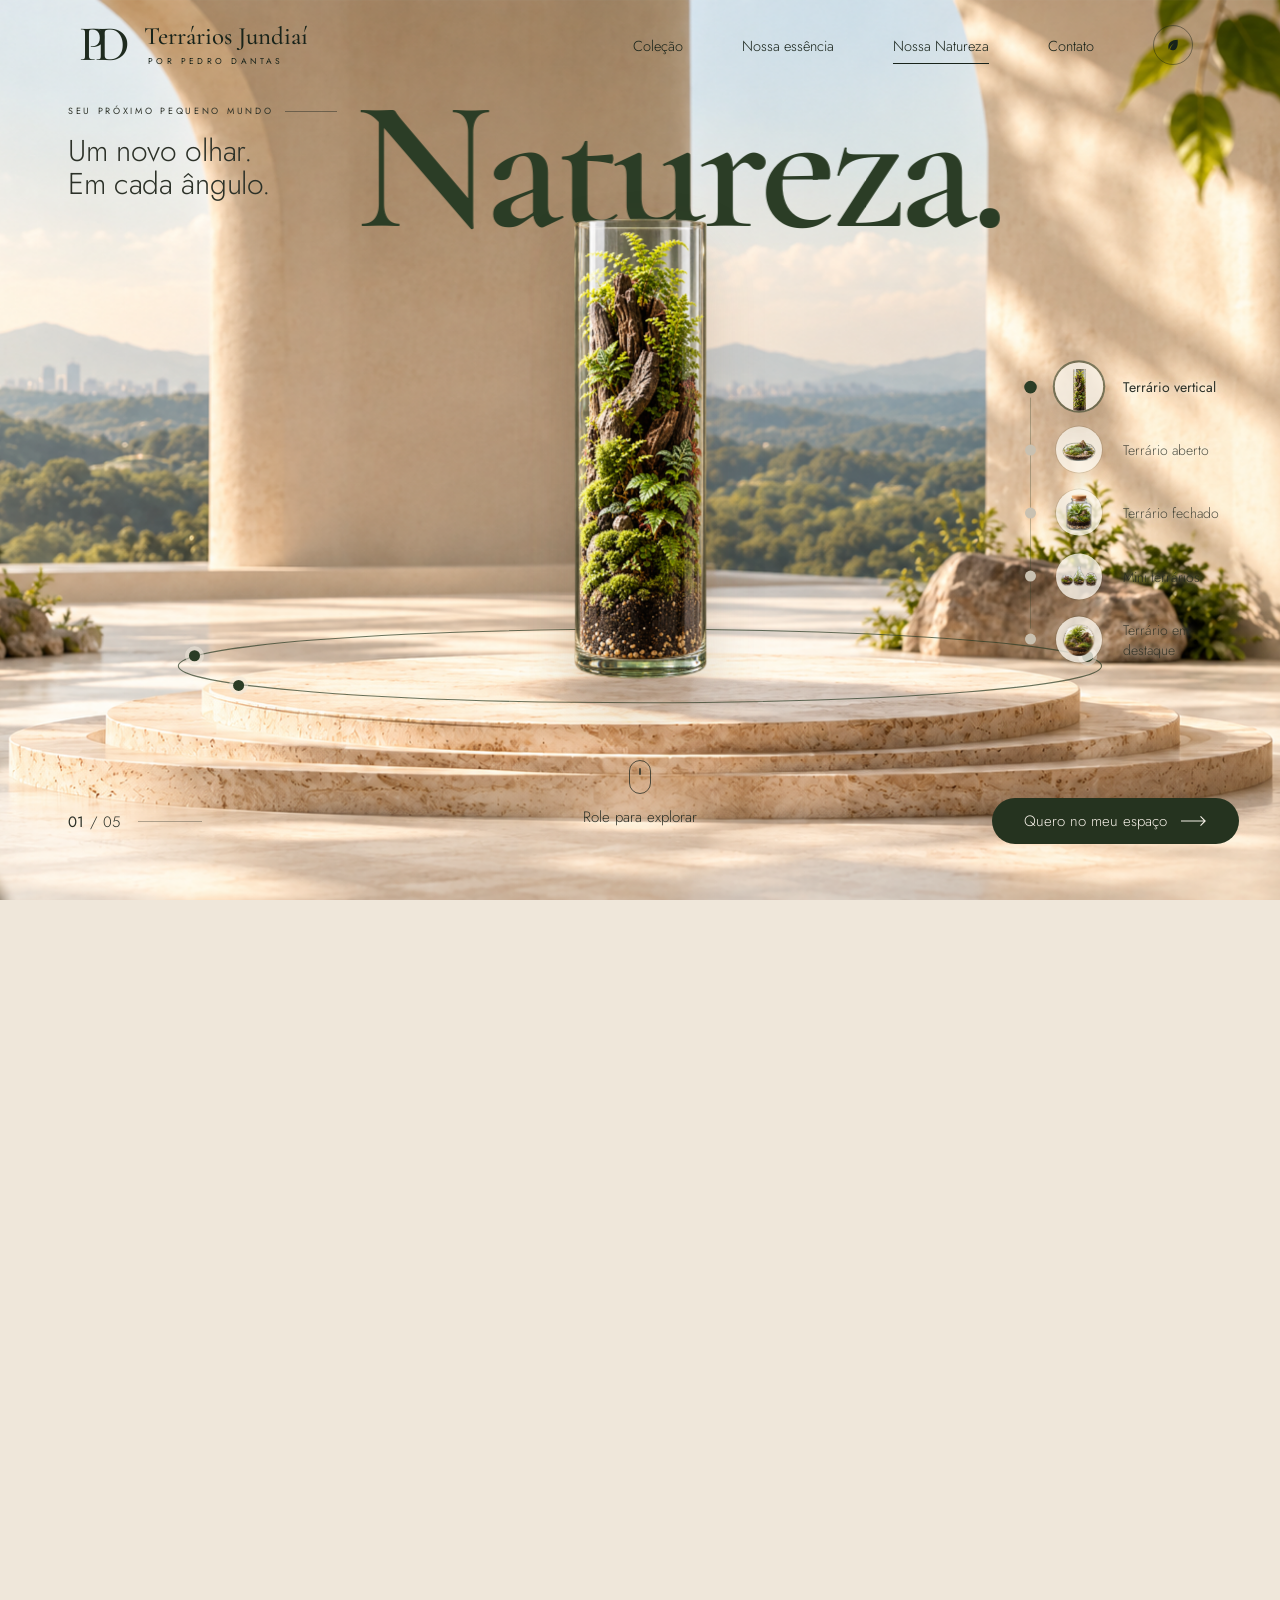
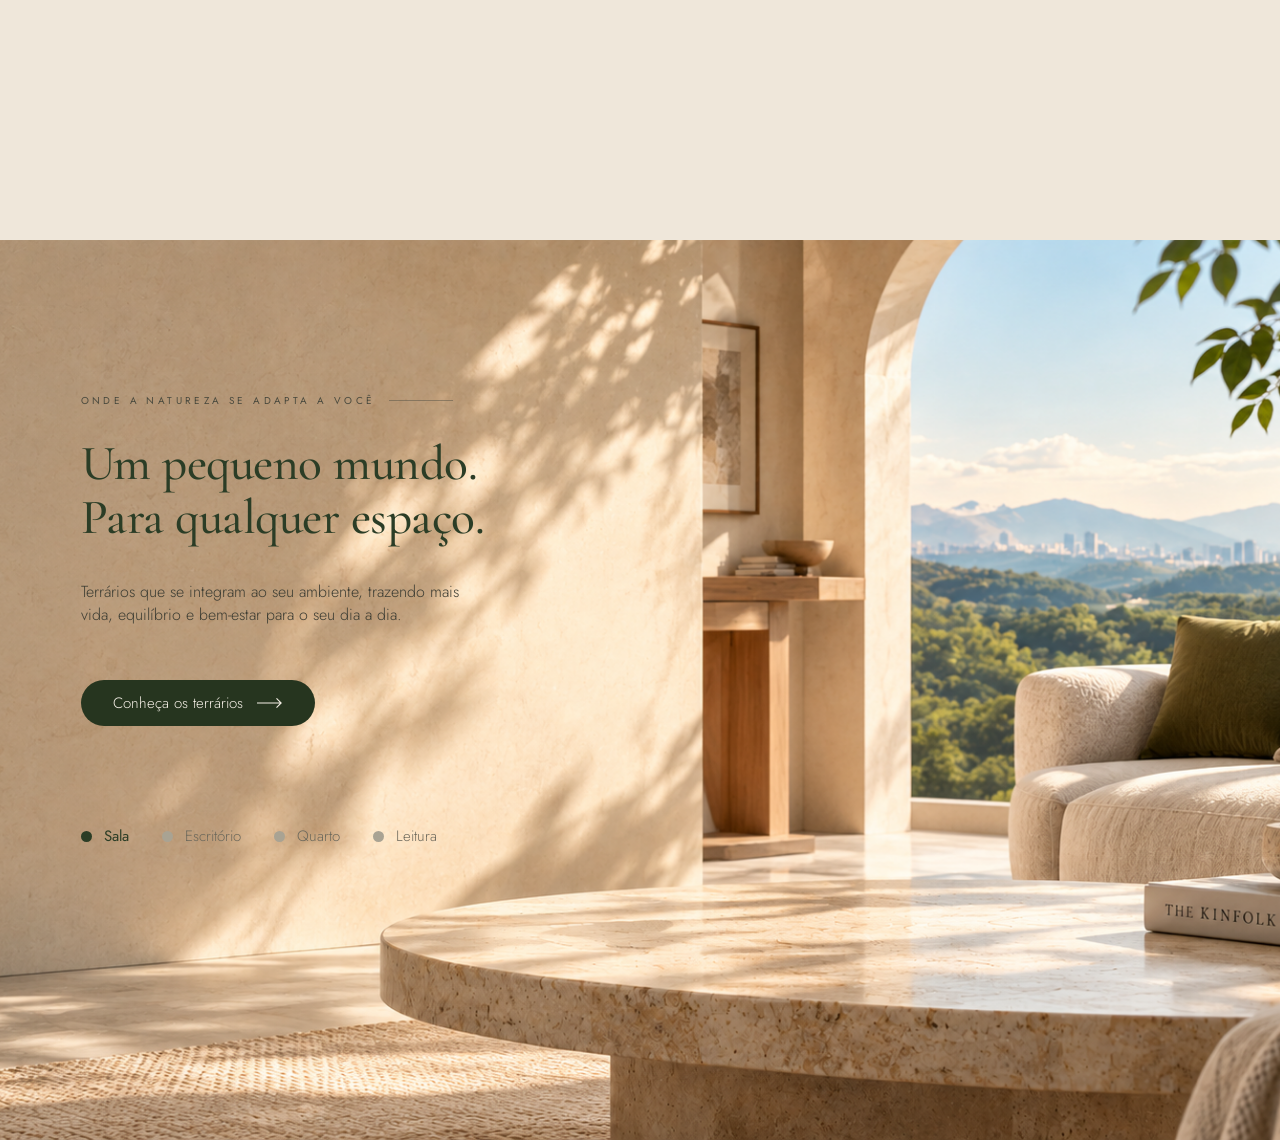
==== nossa-natureza/index.html @ 7ff1c744 "Página Nossa Natureza, hero em tela cheia e indicadores - Nova página nossa-natureza/index.html com " ====
<!doctype html>
<html lang="pt-BR">
<head>
  <meta charset="utf-8">
  <meta name="viewport" content="width=device-width, initial-scale=1">
  <title>Nossa Natureza — Terrários Jundiaí</title>
  <meta name="description" content="Terrários Jundiaí: um pequeno mundo para qualquer espaço.">
  <script>document.documentElement.classList.add("js")</script>
  <link rel="icon" href="data:image/svg+xml,%3Csvg xmlns='http://www.w3.org/2000/svg' viewBox='0 0 24 24'%3E%3Cpath d='M19 4C10 4 5 8.5 5 15c0 1.6.4 3 1 4 1-4 4-7.5 8-9.5-3.2 2.4-5.5 5.6-6.4 9.3C8.6 19.6 9.8 20 11 20c6.5 0 9-6 8-16Z' fill='%231f2b1f'/%3E%3C/svg%3E">
  <link rel="preconnect" href="https://fonts.googleapis.com">
  <link rel="preconnect" href="https://fonts.gstatic.com" crossorigin>
  <link href="https://fonts.googleapis.com/css2?family=Cormorant+Garamond:wght@500;600&family=Jost:wght@300;400&display=swap" rel="stylesheet">
  <link rel="preload" as="image" href="../assets/fundo sessão 4.png">
  <!-- Os cinco modelos da seção Natureza: pré-carregados para não haver vazios nas trocas -->
  <link rel="preload" as="image" href="../assets/terrário vertical.png">
  <link rel="preload" as="image" href="../assets/Terrário aberto.png">
  <link rel="preload" as="image" href="../assets/Terrário fechado.png">
  <link rel="preload" as="image" href="../assets/mini terrarios.png">
  <link rel="preload" as="image" href="../assets/terrário sessão 4.png">
  <link rel="stylesheet" href="../css/styles.css">
</head>
<body class="page-natureza">

  <header class="site-header site-header--overlay">
    <!-- Identificação textual provisória: não há arquivo de logo na pasta assets -->
    <a class="brand" href="../index.html" aria-label="Terrários Jundiaí — página inicial">
      <span class="brand-mark" aria-hidden="true">PD</span>
      <span class="brand-text">
        <span class="brand-name">Terrários Jundiaí</span>
        <span class="brand-sub">por Pedro Dantas</span>
      </span>
    </a>
    <nav class="site-nav" aria-label="Principal">
      <a href="../index.html#colecao">Coleção</a>
      <a href="../index.html#nossa-essencia">Nossa essência</a>
      <a href="index.html" class="is-active" aria-current="page">Nossa Natureza</a>
      <a href="../index.html#contato">Contato</a>
      <span class="nav-leaf" aria-hidden="true">
        <svg viewBox="0 0 24 24" width="16" height="16"><path d="M19 4C10 4 5 8.5 5 15c0 1.6.4 3 1 4 1-4 4-7.5 8-9.5-3.2 2.4-5.5 5.6-6.4 9.3C8.6 19.6 9.8 20 11 20c6.5 0 9-6 8-16Z" fill="currentColor"/></svg>
      </span>
    </nav>
  </header>

  <main>
    <!-- Contêiner compartilhado pelas duas seções: o terrário viaja da
         seção Natureza até a mesa da seção Espaços sem sair dele. -->
    <div class="journey">

      <!-- ============ NATUREZA ============
           A seção é alta; .s4-frame fica fixo (sticky). Um único progresso de
           scroll controla dois momentos, nesta ordem:
             1. apresentação dos cinco modelos (um intervalo de scroll para cada);
             2. descida do último modelo (a esfera) até a mesa da seção Espaços. -->
      <section class="s4" id="natureza" aria-labelledby="natureza-title">
        <div class="s4-frame">

          <!-- Fundo recortado ao quadro. .s4-scene tem a proporção do fundo (cover),
               então pódio, anel e terrário ficam sempre alinhados à imagem. -->
          <div class="s4-backdrop">
            <div class="s4-scene s4-scene--bg">
              <div class="s4-orbit" aria-hidden="true">
                <svg viewBox="0 0 1000 100" preserveAspectRatio="none">
                  <ellipse cx="500" cy="50" rx="498" ry="48" fill="none" stroke="currentColor" stroke-width="1.1" vector-effect="non-scaling-stroke"/>
                </svg>
                <span class="s4-orbit-dot" style="--a: 196deg"></span>
                <span class="s4-orbit-dot" style="--a: 150deg"></span>
                <span class="s4-orbit-dot" style="--a: 345deg"></span>
              </div>
            </div>
          </div>

          <h2 class="s4-title" id="natureza-title"><span class="s4-title-inner">Natureza.</span></h2>

          <!-- Mesma geometria do fundo, sem recorte: o terrário pode atravessar a borda da seção. -->
          <div class="s4-scene s4-scene--fg">
            <!-- Camadas: posição > entrada (.s4-intro) > percurso no scroll (.s4-travel)
                 > flutuação (.s4-float) > pulso da troca (.s4-stack) > modelo (.s4-model) -->
            <div class="s4-product">
              <div class="s4-intro">
                <div class="s4-travel">
                  <div class="s4-float">
                    <div class="s4-stack">
                      <!-- Ordem da apresentação. O último (a esfera) é o ÚNICO que segue
                           para a seção Espaços; não existe outra cópia dele. -->
                      <img class="s4-model s4-model--vertical" src="../assets/terrário vertical.png" alt="Terrário vertical em cilindro de vidro com musgos, samambaias e tronco" width="1024" height="1536" fetchpriority="high" decoding="async">
                      <img class="s4-model s4-model--aberto" src="../assets/Terrário aberto.png" alt="Terrário aberto em aquário baixo de vidro com suculentas e tronco" width="1536" height="1024" decoding="async">
                      <img class="s4-model s4-model--fechado" src="../assets/Terrário fechado.png" alt="Terrário fechado em pote de vidro com tampa de cortiça" width="1145" height="1374" decoding="async">
                      <img class="s4-model s4-model--mini" src="../assets/mini terrarios.png" alt="Conjunto de três mini terrários de vidro" width="1536" height="1024" decoding="async">
                      <img class="s4-model s4-model--destaque s4-terrarium" src="../assets/terrário sessão 4.png" alt="Terrário esférico de vidro com samambaia, musgo, tronco e fitônia" width="1254" height="1254" decoding="async">
                    </div>
                  </div>
                  <!-- sombra de contato: só aparece quando o terrário pousa na mesa da seção seguinte -->
                  <div class="s4-contact" aria-hidden="true"></div>
                </div>
              </div>
            </div>
          </div>

          <div class="s4-copy">
            <p class="eyebrow s4-eyebrow">Seu próximo pequeno mundo <span class="rule" aria-hidden="true"></span></p>
            <p class="s4-kicker">Um novo olhar.<br>Em cada ângulo.</p>
          </div>

          <!-- Modelos: o item ativo acompanha o modelo exibido; o clique rola até o
               intervalo dele. Um <li> por <img class="s4-model">, na mesma ordem. -->
          <ol class="s4-steps" aria-label="Modelos de terrário">
            <li><button type="button" class="s4-step is-active" aria-current="step">
              <span class="s4-step-dot" aria-hidden="true"></span>
              <span class="s4-step-thumb" aria-hidden="true"><img src="../assets/terrário vertical.png" alt="" decoding="async"></span>
              <span class="s4-step-label">Terrário vertical</span>
            </button></li>
            <li><button type="button" class="s4-step">
              <span class="s4-step-dot" aria-hidden="true"></span>
              <span class="s4-step-thumb" aria-hidden="true"><img src="../assets/Terrário aberto.png" alt="" decoding="async"></span>
              <span class="s4-step-label">Terrário aberto</span>
            </button></li>
            <li><button type="button" class="s4-step">
              <span class="s4-step-dot" aria-hidden="true"></span>
              <span class="s4-step-thumb" aria-hidden="true"><img src="../assets/Terrário fechado.png" alt="" decoding="async"></span>
              <span class="s4-step-label">Terrário fechado</span>
            </button></li>
            <li><button type="button" class="s4-step">
              <span class="s4-step-dot" aria-hidden="true"></span>
              <span class="s4-step-thumb" aria-hidden="true"><img src="../assets/mini terrarios.png" alt="" decoding="async"></span>
              <span class="s4-step-label">Mini terrários</span>
            </button></li>
            <li><button type="button" class="s4-step">
              <span class="s4-step-dot" aria-hidden="true"></span>
              <span class="s4-step-thumb" aria-hidden="true"><img src="../assets/terrário sessão 4.png" alt="" decoding="async"></span>
              <span class="s4-step-label">Terrário em destaque</span>
            </button></li>
          </ol>

          <p class="s4-counter" aria-hidden="true"><strong class="s4-counter-current">01</strong> / <span class="s4-counter-total">05</span><span class="rule"></span></p>

          <p class="s4-hint" aria-hidden="true"><span class="s4-mouse"></span>Role para explorar</p>

          <a class="btn s4-cta" href="../index.html#colecao">
            Quero no meu espaço
            <svg class="arrow" viewBox="0 0 28 12" aria-hidden="true"><path d="M0 6h26M21 1l5 5-5 5" fill="none" stroke="currentColor" stroke-width="1.2"/></svg>
          </a>
        </div>
      </section>

      <!-- ============ ESPAÇOS ============
           Sem terrário próprio: o terrário que pousa na mesa é o mesmo elemento
           da seção Natureza, levado até .s5-spot pelo scroll (js/natureza.js).
           O fundo "fundo seção 5.png" é limpo, sem terrário incorporado. -->
      <section class="s5" id="espacos" aria-labelledby="s5-title">
        <div class="s5-backdrop" aria-hidden="true">
          <div class="s5-scene">
            <!-- ponto de pouso sobre a mesa (medido pelo JS; não é visível) -->
            <span class="s5-spot"></span>
          </div>
        </div>

        <div class="s5-content">
          <p class="eyebrow s5-eyebrow s5-reveal" style="--i: 0">Onde a natureza se adapta a você <span class="rule" aria-hidden="true"></span></p>
          <h2 class="s5-title s5-reveal" style="--i: 1" id="s5-title">Um pequeno mundo.<br>Para qualquer espaço.</h2>
          <p class="s5-lead s5-reveal" style="--i: 2">Terrários que se integram ao seu ambiente, trazendo mais vida, equilíbrio e bem-estar para o seu dia a dia.</p>
          <div class="s5-reveal" style="--i: 3">
            <a class="btn s5-cta" href="../index.html#colecao">
              Conheça os terrários
              <svg class="arrow" viewBox="0 0 28 12" aria-hidden="true"><path d="M0 6h26M21 1l5 5-5 5" fill="none" stroke="currentColor" stroke-width="1.2"/></svg>
            </a>
          </div>
          <ul class="s5-spaces s5-reveal" style="--i: 4" aria-label="Ambientes">
            <li class="is-active">Sala</li>
            <li>Escritório</li>
            <li>Quarto</li>
            <li>Leitura</li>
          </ul>
        </div>
      </section>

    </div>
  </main>

  <script src="../js/natureza.js"></script>
</body>
</html>
---- css/styles.css ----
/* =========================================================
   Terrários Jundiaí
   ========================================================= */

:root {
  --ivory: #f1ebdf;
  --ivory-2: #efe6d7;
  --cream-text: #f4efe6;
  --green-900: #18231a;
  --green-800: #1f2b1f;
  --green-700: #2a3a2a;
  --terracotta: #b65e3a;

  --serif: "Cormorant Garamond", "Times New Roman", serif;
  --sans: "Jost", "Helvetica Neue", Arial, sans-serif;

  --pad-x: clamp(20px, 6.8vw, 120px);
  --vh: 100vh;
  /* altura aproximada do header (padding superior + marca), para liberar espaço abaixo dele */
  --hdr-h: calc(clamp(16px, 1.6vw, 28px) + clamp(44px, 3.9vw, 64px));

  --ease-out: cubic-bezier(.22, .61, .36, 1);
  --ease-soft: cubic-bezier(.16, 1, .3, 1);
}

@supports (height: 100svh) { :root { --vh: 100svh; } }

*, *::before, *::after { box-sizing: border-box; }

html, body { overflow-x: hidden; }
@supports (overflow: clip) { html, body { overflow-x: clip; } }

body {
  margin: 0;
  background: var(--ivory);
  color: var(--green-900);
  font-family: var(--sans);
  font-weight: 300;
  -webkit-font-smoothing: antialiased;
}

img { display: block; max-width: none; }
a { color: inherit; }
h1, h2, h3, p { margin: 0; }

.eyebrow {
  font-family: var(--sans);
  font-weight: 400;
  font-size: 10px;
  letter-spacing: .34em;
  line-height: 1.55;
  text-transform: uppercase;
}
.sr-only {
  position: absolute;
  width: 1px;
  height: 1px;
  margin: -1px;
  padding: 0;
  overflow: hidden;
  clip: rect(0 0 0 0);
  white-space: nowrap;
  border: 0;
}
.rule {
  display: block;
  width: 28px;
  height: 1px;
  background: currentColor;
  opacity: .7;
}

/* =========================================================
   HERO
   ========================================================= */

/* Primeira tela inteira: largura total e altura da viewport (svh no celular).
   O header fica por cima da imagem, sem faixa própria. */
.hero {
  position: relative;
  width: 100%;
  height: var(--vh);
  min-height: 600px;
  overflow: hidden;
  background: var(--ivory-2);
}

/* Cenário: o terrário principal e a pedra já fazem parte da imagem
   ("fundo - hero.png", 2172 × 724, proporção 3:1). O cenário é um container,
   então as medidas abaixo usam o tamanho real dele (cqw/cqh):
     --img-h   altura em que a imagem é desenhada (equivale a cover)
     --bowl-c  onde queremos o centro do terrário do fundo
     --bg-x    deslocamento horizontal da imagem, limitado para nunca sobrar borda
     --bowl-x  onde o centro do terrário realmente fica
   Na imagem, o terrário ocupa de 50,25% a 74,5% da largura: centro em
   1,866 × altura e meia largura de 0,364 × altura. */
.hero-scene {
  position: absolute;
  inset: 0;
  z-index: 0;
  overflow: hidden; /* o cordão sempre nasce na borda superior do cenário */
  container-type: size;
  --img-h: max(100cqh, 100cqw / 3);
  /* à direita da área de leitura (margem + largura do título), sem sair da tela */
  --bowl-c: clamp(62cqw, var(--pad-x) + 36cqw + .364 * var(--img-h), 100cqw - .364 * var(--img-h) - 8px);
  --bg-x: max(100cqw - 3 * var(--img-h), min(0px, var(--bowl-c) - 1.866 * var(--img-h)));
  --bowl-x: calc(var(--bg-x) + 1.866 * var(--img-h));
}
/* Em tela cheia a imagem é ampliada e a parede clara fica estreita: um véu
   marfim suave à esquerda prolonga a área de leitura e some antes do terrário. */
.hero-scene::before {
  content: "";
  position: absolute;
  inset: 0;
  background-image:
    linear-gradient(90deg,
      rgba(239, 230, 215, .9) 0,
      rgba(239, 230, 215, .78) calc(var(--pad-x) + 30cqw),
      rgba(239, 230, 215, 0) calc(var(--bowl-x) - .3 * var(--img-h))),
    url("../assets/fundo - hero.png");
  background-repeat: no-repeat;
  background-size: 100% 100%, auto var(--img-h);
  background-position: 0 0, var(--bg-x) 50%;
}

/* ---- Terrários pendurados -------------------------------------------
   .hanger       posição estática (ancorada no topo, centrada no cordão)
   .hanger-drop  animação de descida
   .hanger-sway  balanço de pêndulo (JS), pivô no ponto de suspensão */
.hanger {
  position: absolute;
  aspect-ratio: 1024 / 1536;
  transform: translateX(-49.76%); /* o cordão está em x = 49,76% do PNG */
  z-index: 1;
  pointer-events: none;
}
/* No desktop, o JS alinha os cordões aos vãos da navegação (--cord-x).
   Tamanho proporcional à imagem do fundo, como na composição original. */
.hanger--1 { left: var(--cord-x, 79.5%); top: -8%; height: min(60%, var(--img-h) * .4); }
.hanger--2 { left: var(--cord-x, 89.5%); top: 0;   height: min(70%, var(--img-h) * .47); }

.hanger-drop,
.hanger-sway,
.hanger img { width: 100%; height: 100%; }

.hanger-sway {
  transform-origin: 49.76% 0;
  will-change: transform;
}
.hanger img {
  filter: drop-shadow(0 18px 22px rgba(0, 0, 0, .28));
}

.js .hanger-drop {
  transform: translateY(-112%);
  animation: hanger-drop 2000ms var(--ease-soft) forwards;
  animation-delay: var(--drop-delay, 450ms);
}
.hanger--2 .hanger-drop { --drop-delay: 800ms; animation-duration: 2200ms; }

@keyframes hanger-drop {
  from { transform: translateY(-112%); }
  to   { transform: translateY(0); }
}

.hero-side {
  position: absolute;
  /* logo à direita da borda do terrário do fundo, sem sair da tela */
  left: min(var(--bowl-x) + .364 * var(--img-h) + 14px, 100cqw - 118px);
  top: 65%;
  z-index: 2;
  color: var(--cream-text);
  font-family: var(--sans);
  font-weight: 400;
  font-size: 10px;
  letter-spacing: .38em;
  line-height: 1.75;
  text-transform: uppercase;
}
.hero-side::after {
  content: "";
  display: block;
  width: 28px;
  height: 1px;
  margin-top: 12px;
  background: currentColor;
  opacity: .7;
}

/* ---- Header ------------------------------------------------------- */
.site-header {
  position: absolute;
  top: 0;
  left: 0;
  right: 0;
  z-index: 3;
  display: flex;
  align-items: center;
  justify-content: space-between;
  padding: clamp(16px, 1.6vw, 28px) var(--pad-x) 0 calc(var(--pad-x) - 8px);
}

.brand {
  display: flex;
  align-items: center;
  gap: 14px;
  text-decoration: none;
  color: var(--green-900);
}
.brand-mark {
  font-family: var(--serif);
  font-weight: 500;
  font-size: clamp(44px, 3.9vw, 64px);
  line-height: 1;
  letter-spacing: -.22em;
  padding-right: .22em;
  color: var(--green-800);
}
.brand-text { display: flex; flex-direction: column; gap: 6px; }
.brand-name {
  font-family: var(--serif);
  font-weight: 500;
  font-size: clamp(22px, 1.95vw, 32px);
  line-height: 1;
}
.brand-sub {
  font-size: 8.5px;
  font-weight: 400;
  letter-spacing: .38em;
  text-transform: uppercase;
  padding-left: 4px;
}

.site-nav {
  display: flex;
  align-items: center;
  gap: clamp(22px, 4.6vw, 84px);
  color: var(--cream-text);
  font-size: 14.5px;
  font-weight: 300;
}
.site-nav a {
  position: relative;
  text-decoration: none;
  padding: 6px 0;
  text-shadow: 0 1px 8px rgba(0, 0, 0, .35);
}
.site-nav a::after {
  content: "";
  position: absolute;
  left: 0;
  right: 0;
  bottom: -2px;
  height: 1px;
  background: currentColor;
  transform: scaleX(0);
  transform-origin: left;
  transition: transform .45s var(--ease-out);
}
.site-nav a.is-active::after,
.site-nav a:hover::after { transform: scaleX(1); }
.site-nav a:focus-visible { outline: 1px solid currentColor; outline-offset: 4px; }

.nav-leaf {
  display: grid;
  place-items: center;
  width: 40px;
  height: 40px;
  border: 1px solid rgba(244, 239, 230, .75);
  border-radius: 50%;
}

/* ---- Textos da hero ----------------------------------------------- */
.hero-content {
  position: absolute;
  z-index: 2;
  left: var(--pad-x);
  /* centrado na altura, sempre abaixo do header */
  top: max(var(--hdr-h) + 40px, 50% - 250px);
  max-width: 46%;
}

.hero-eyebrow {
  display: flex;
  align-items: center;
  gap: 26px;
  margin-bottom: clamp(16px, 1.6vw, 26px);
  font-size: 8.5px;
  letter-spacing: .36em;
  margin-left: -2px;
}

.hero-title {
  font-family: var(--serif);
  font-weight: 600;
  font-size: clamp(44px, 4.85vw, 96px);
  line-height: .98;
  letter-spacing: -.015em;
  color: var(--green-900);
}

.hero-lead {
  margin-top: clamp(12px, 1.1vw, 18px);
  font-family: var(--serif);
  font-weight: 500;
  font-size: clamp(18px, 1.5vw, 28px);
  line-height: 1.3;
}

.btn {
  display: inline-flex;
  align-items: center;
  gap: 14px;
  margin-top: clamp(16px, 1.5vw, 26px);
  padding: 0 32px;
  height: clamp(46px, 3.35vw, 58px);
  border-radius: 999px;
  background: var(--green-800);
  color: var(--cream-text);
  font-size: clamp(15px, 1.1vw, 18px);
  font-weight: 300;
  text-decoration: none;
  transition: background-color .35s ease;
}
.btn .arrow { width: 26px; height: 12px; transition: transform .35s var(--ease-out); }
.btn:hover { background: var(--green-700); }
.btn:hover .arrow { transform: translateX(4px); }
.btn:focus-visible { outline: 2px solid var(--green-800); outline-offset: 4px; }

.hero-foot {
  margin-top: clamp(18px, 1.7vw, 30px);
  font-size: 8.5px;
}
.hero-foot .rule { margin-bottom: 14px; }

/* ---- Entrada da hero ------------------------------------------------ */
.js .slide-in {
  opacity: 0;
  animation: slide-in 1000ms var(--ease-out) forwards;
  animation-delay: calc(250ms + var(--d, 0) * 150ms);
}
@keyframes slide-in {
  from { opacity: 0; transform: translate3d(-120px, 0, 0); }
  to   { opacity: 1; transform: none; }
}

.js .hero-eyebrow,
.js .hero-foot,
.js .hero-side,
.js .site-header {
  opacity: 0;
  animation: fade-in 900ms ease forwards;
}
.js .site-header  { animation-delay: 100ms; }
.js .hero-eyebrow { animation-delay: 200ms; }
.js .hero-foot    { animation-delay: 900ms; }
.js .hero-side    { animation-delay: 1500ms; }

@keyframes fade-in { to { opacity: 1; } }

/* =========================================================
   COLEÇÃO
   ========================================================= */

.collection { background: var(--ivory); }

.collection-head {
  display: flex;
  align-items: center;
  justify-content: space-between;
  gap: 24px;
  padding: clamp(10px, 1.1vw, 20px) var(--pad-x) clamp(10px, 1.1vw, 20px) calc(var(--pad-x) - 1.5vw);
  overflow: hidden;
}

.collection-title {
  font-family: var(--serif);
  font-weight: 600;
  font-size: clamp(36px, 4.3vw, 84px);
  line-height: 1.05;
  letter-spacing: -.015em;
}
.collection-note {
  display: flex;
  align-items: center;
  gap: 32px;
  font-size: 9.5px;
  white-space: nowrap;
}

.js .collection-title,
.js .collection-note {
  opacity: 0;
  transform: translate3d(-90px, 0, 0);
  transition: opacity 1000ms var(--ease-out), transform 1000ms var(--ease-out);
}
.js .collection-note { transform: translate3d(60px, 0, 0); transition-delay: 150ms; }
.collection.is-title-in .collection-title,
.collection.is-title-in .collection-note { opacity: 1; transform: none; }

/* ---- Mosaico ------------------------------------------------------ */
.mosaic {
  display: grid;
  grid-template-columns: 29fr 38fr 33fr;
  grid-template-rows: max(200px, 17vw) max(240px, 21vw);
  grid-template-areas:
    "vert aber mini"
    "vert fech mini";
  gap: 6px;
}
.card--vertical { grid-area: vert; }
.card--aberto   { grid-area: aber; }
.card--fechado  { grid-area: fech; }
.card--mini     { grid-area: mini; }

.card {
  position: relative;
  overflow: hidden;
  isolation: isolate;
  min-width: 0;
}

/* Camada 1 — fundo */
.card-bg {
  position: absolute;
  inset: 0;
  z-index: 0;
  background-position: center;
  background-size: cover;
  background-repeat: no-repeat;
}
.card--vertical .card-bg { background-image: url("../assets/Fundo terrário vertical.png"); }
.card--aberto   .card-bg { background-image: url("../assets/fundo terrário aberto.png"); }
.card--fechado  .card-bg { background-image: url("../assets/fundo terrário fechado.png"); }
.card--mini     .card-bg { background-image: url("../assets/fundo mini terrários.png"); }

/* Camada 3 — título e seta */
.card-title {
  position: absolute;
  z-index: 2;
  top: clamp(18px, 2vw, 34px);
  left: clamp(20px, 3vw, 50px);
  font-family: var(--sans);
  font-weight: 300;
  font-size: clamp(22px, 1.85vw, 34px);
  line-height: 1.12;
  color: var(--cream-text);
  text-shadow: 0 1px 12px rgba(0, 0, 0, .18);
}
.card--aberto .card-title { color: var(--green-900); text-shadow: none; }
.card-arrow {
  display: block;
  width: 28px;
  height: 12px;
  margin-top: clamp(12px, 1.2vw, 20px);
  background: currentColor;
  -webkit-mask: url("data:image/svg+xml,%3Csvg xmlns='http://www.w3.org/2000/svg' viewBox='0 0 28 12'%3E%3Cpath d='M0 6h26M21 1l5 5-5 5' fill='none' stroke='black' stroke-width='1.3'/%3E%3C/svg%3E") center / contain no-repeat;
          mask: url("data:image/svg+xml,%3Csvg xmlns='http://www.w3.org/2000/svg' viewBox='0 0 28 12'%3E%3Cpath d='M0 6h26M21 1l5 5-5 5' fill='none' stroke='black' stroke-width='1.3'/%3E%3C/svg%3E") center / contain no-repeat;
}

/* Camada 2 — produto
   Os cards nunca ficam mais largos que a proporção do fundo, então o fundo é
   sempre escalado pela altura: a pedra fica a uma fração fixa da altura do
   card. Por isso tamanho (--h) e base (--b) são porcentagens da altura.
   --b já desconta a margem transparente inferior de cada PNG.

   .product        posição (estática) + área de hover estável
   .product-enter  entrada (fade + deslocamento vertical)
   .product-float  flutuação contínua + perspectiva para o giro
   .product-spin   giro 3D no hover */
.product {
  position: absolute;
  z-index: 1;
  left: var(--x);
  bottom: var(--b);
  height: var(--h);
  aspect-ratio: var(--ar, 1);
  transform: translateX(-50%);
}
.card--vertical .product { --x: 66%; --b: 20.8%; --h: 70%; --ar: 1024 / 1536; }
.card--aberto   .product { --x: 60%; --b: 19%;   --h: 72%; --ar: 1536 / 1024; }
.card--fechado  .product { --x: 59%; --b: 21%;   --h: 72%; --ar: 1145 / 1374; }
.card--mini     .product { --x: 58%; --b: 21%;   --h: 58%; }

.product-enter,
.product-float,
.product-spin,
.product img { width: 100%; height: 100%; }

.product-float { perspective: 1100px; }
.product-spin  { transform-style: preserve-3d; }

.product img {
  filter: drop-shadow(0 14px 14px rgba(20, 14, 6, .22));
  -webkit-user-drag: none;
  user-select: none;
}

/* Sombra de contato na pedra (não flutua; responde à flutuação) */
.product-shadow {
  position: absolute;
  left: 50%;
  bottom: 3%;
  width: var(--shadow-w, 46%);
  height: 7%;
  translate: -50% 0;
  border-radius: 50%;
  background: radial-gradient(closest-side, rgba(30, 20, 8, .32), rgba(30, 20, 8, 0));
  opacity: 0;
  transition: opacity 1000ms ease;
  pointer-events: none;
}
.card--vertical .product-shadow { --shadow-w: 42%; bottom: 2%; }
.card--aberto   .product-shadow { --shadow-w: 72%; bottom: 5%; }
.card--fechado  .product-shadow { --shadow-w: 72%; bottom: 3%; }

/* ---- Estados da sequência da coleção -------------------------------- */
.js .card-bg {
  opacity: 0;
  transform: scale(1.06);
  transition: opacity 900ms var(--ease-out), transform 1300ms var(--ease-out);
}
.js .card-title {
  opacity: 0;
  transform: translate3d(-24px, 0, 0);
  transition: opacity 800ms var(--ease-out) 250ms, transform 800ms var(--ease-out) 250ms;
}
.card.is-bg-in .card-bg,
.card.is-bg-in .card-title { opacity: 1; transform: none; }

.js .product { pointer-events: none; }
.js .product-enter {
  opacity: 0;
  transform: translate3d(0, 34px, 0);
  transition: opacity 1000ms var(--ease-out), transform 1100ms var(--ease-out);
}
.card.is-product-in .product { pointer-events: auto; }
.card.is-product-in .product-enter { opacity: 1; transform: none; }
.card.is-product-in .product-shadow { opacity: 1; }

/* ---- Flutuação ---------------------------------------------------- */
.card--vertical { --float-dur: 4.2s; --float-amp: 10px; }
.card--aberto   { --float-dur: 3.7s; --float-amp: 8px; }
.card--fechado  { --float-dur: 4.6s; --float-amp: 10px; }
.card--mini     { --float-dur: 4.0s; --float-amp: 9px; }

.card.is-floating .product-float {
  animation: float var(--float-dur) ease-in-out infinite;
}
.card.is-floating .product-shadow {
  animation: float-shadow var(--float-dur) ease-in-out infinite;
}
@keyframes float {
  0%, 100% { transform: translate3d(0, 0, 0); }
  50%      { transform: translate3d(0, calc(var(--float-amp) * -1), 0); }
}
@keyframes float-shadow {
  0%, 100% { transform: scale(1);   opacity: 1; }
  50%      { transform: scale(.86); opacity: .65; }
}

/* ---- Giro no hover ------------------------------------------------ */
.product-spin.is-spinning {
  animation: spin-y 1400ms cubic-bezier(.45, .05, .35, 1);
}
@keyframes spin-y {
  from { transform: rotateY(0deg); }
  to   { transform: rotateY(360deg); }
}

/* =========================================================
   NOSSA ESSÊNCIA
   ========================================================= */

@media (prefers-reduced-motion: no-preference) {
  html { scroll-behavior: smooth; }
}

.essence {
  display: grid;
  grid-template-columns: 49fr 51fr;
  align-items: stretch;
  gap: clamp(32px, 4.8vw, 96px);
  padding: clamp(48px, 5vw, 96px) 0 0 2.6vw;
  background: var(--ivory);
  overflow: hidden;
}

/* Recorte em arco: canto superior esquerdo amplo, direito ainda mais */
.essence-media {
  position: relative;
  margin: 0;
  min-width: 0;
  /* estica até a altura da linha: a foto encosta na base da seção */
  min-height: clamp(520px, 50vw, 920px);
  overflow: hidden;
  border-radius:
    clamp(110px, 16vw, 300px) clamp(140px, 19vw, 360px) 0 0 /
    clamp(130px, 17vw, 320px) clamp(170px, 21vw, 400px) 0 0;
  background: #d9cdb6;
}
.essence-photo {
  position: absolute;
  inset: 0;
  width: 100%;
  height: 100%;
  object-fit: cover;
  /* mantém pinça, mãos e o vaso inteiro no quadro */
  object-position: 50% 28%;
  transition: transform 1200ms var(--ease-out);
}
.essence-media:hover .essence-photo { transform: scale(1.03); }

.essence-caption {
  position: absolute;
  left: 50%;
  bottom: clamp(20px, 3vw, 40px);
  translate: -50% 0;
  color: rgba(24, 35, 26, .78);
  font-size: 9.5px;
  font-weight: 400;
  letter-spacing: .42em;
  text-transform: uppercase;
  text-shadow: 0 0 12px rgba(241, 235, 223, .7);
  white-space: nowrap;
}
.essence-caption::after {
  content: "";
  display: block;
  width: 56px;
  height: 1px;
  margin: 12px auto 0;
  background: currentColor;
  opacity: .7;
}

.essence-content {
  align-self: center;
  min-width: 0;
  padding: clamp(24px, 3vw, 56px) max(4vw, 24px) clamp(48px, 6vw, 110px) 0;
  color: var(--green-900);
}

.essence-eyebrow { font-size: 10px; letter-spacing: .42em; }

.essence-title {
  margin-top: clamp(20px, 2.2vw, 36px);
  font-family: var(--serif);
  font-weight: 600;
  font-size: clamp(40px, 5.4vw, 104px);
  line-height: .98;
  letter-spacing: -.02em;
}

.essence-lead {
  margin-top: clamp(20px, 2.2vw, 36px);
  max-width: 42ch;
  font-family: var(--serif);
  font-weight: 500;
  font-size: clamp(19px, 1.75vw, 32px);
  line-height: 1.35;
  letter-spacing: .01em;
}

.essence-list {
  list-style: none;
  margin: clamp(24px, 2.6vw, 44px) 0 0;
  padding: 0;
  max-width: 700px;
}
.essence-list li {
  display: flex;
  align-items: center;
  justify-content: space-between;
  gap: 16px;
  padding: clamp(14px, 1.35vw, 22px) clamp(8px, .9vw, 16px);
  font-family: var(--serif);
  font-weight: 500;
  font-size: clamp(18px, 1.55vw, 28px);
  line-height: 1.2;
}
.essence-list li + li { border-top: 1px solid rgba(24, 35, 26, .28); }
.essence-list .arrow { flex: none; width: 24px; height: 12px; opacity: .85; }

.essence-btn { margin-top: clamp(24px, 2.6vw, 44px); padding: 0 clamp(28px, 2.8vw, 48px); letter-spacing: .04em; }

/* ---- Entrada ------------------------------------------------------ */
.js .essence-media {
  opacity: 0;
  transform: translate3d(-40px, 0, 0);
  transition: opacity 1000ms var(--ease-out), transform 1000ms var(--ease-out);
}
.js .reveal-right {
  opacity: 0;
  transform: translate3d(40px, 0, 0);
  transition: opacity 850ms var(--ease-out), transform 850ms var(--ease-out);
  transition-delay: calc(250ms + var(--i, 0) * 130ms);
}
.essence.is-in .essence-media,
.essence.is-in .reveal-right { opacity: 1; transform: none; }

/* =========================================================
   INDICADORES (abaixo de Nossa essência)
   Fundo branco, números em verde-grama, rótulos em verde-escuro.
   ========================================================= */

.stats {
  --stat-number: #388e3c;
  background: #fff;
  color: var(--green-900);
  padding: clamp(56px, 7vw, 120px) var(--pad-x);
}
.stats-list {
  display: grid;
  /* uma coluna igual por indicador, lado a lado */
  grid-auto-flow: column;
  grid-auto-columns: minmax(0, 1fr);
  max-width: 1280px;
  margin: 0 auto;
  padding: 0;
  list-style: none;
}
.stat {
  min-width: 0;
  padding: 8px clamp(16px, 2.4vw, 44px);
  text-align: center;
}
/* divisória discreta entre indicadores */
.stat + .stat { border-left: 1px solid rgba(31, 43, 31, .12); }

.stat-value {
  display: flex;
  justify-content: center;
  align-items: baseline;
  font-family: var(--serif);
  font-weight: 600;
  font-size: clamp(52px, 5.6vw, 104px);
  line-height: 1;
  letter-spacing: -.01em;
  color: var(--stat-number);
  font-variant-numeric: lining-nums tabular-nums; /* dígitos de largura igual: nada se move na contagem */
}
/* O valor final (invisível) reserva a largura; a contagem é desenhada por cima. */
.stat-number { display: inline-grid; justify-items: end; }
.stat-ghost,
.stat-live { grid-area: 1 / 1; }
.stat-ghost { visibility: hidden; }
.stat-suffix { margin-left: .04em; }

.stat-label {
  margin-top: clamp(12px, 1.2vw, 18px);
  font-size: clamp(13px, 1vw, 15px);
  font-weight: 400;
  letter-spacing: .06em;
  line-height: 1.35;
  color: var(--green-800);
}
/* Selo de desenvolvimento: some quando o item deixa de ser ilustrativo */
.stat[data-illustrative] .stat-label::after {
  content: "Valor ilustrativo";
  display: block;
  width: fit-content;
  margin: 10px auto 0;
  padding: 2px 9px;
  border: 1px dashed rgba(56, 142, 60, .55);
  border-radius: 999px;
  font-size: 9.5px;
  letter-spacing: .14em;
  text-transform: uppercase;
  color: #4d7a50;
}

/* Celular: duas colunas, divisórias só entre as colunas */
@media (max-width: 700px) {
  .stats-list {
    grid-template-columns: 1fr 1fr;
    grid-auto-flow: row;
    row-gap: 40px;
  }
  .stat { padding: 4px 10px; }
  .stat + .stat { border-left: 0; }
  .stat:nth-child(2n) { border-left: 1px solid rgba(31, 43, 31, .12); }
}

/* =========================================================
   PÁGINA NOSSA NATUREZA
   Header por cima da seção Natureza (fundo claro: navegação em verde).
   ========================================================= */

.site-header--overlay { position: absolute; z-index: 5; }
.site-header--overlay .site-nav { color: var(--green-900); }
.site-header--overlay .site-nav a { text-shadow: none; }
.site-header--overlay .nav-leaf { border-color: rgba(24, 35, 26, .45); }

/* Contêiner das seções Natureza e Espaços: o terrário viaja dentro dele
   e nunca é desenhado fora (header, rodapé ou outras áreas). */
.journey { position: relative; overflow: hidden; }
@supports (overflow: clip) { .journey { overflow: clip; } }

/* =========================================================
   NATUREZA — scroll storytelling
   A seção é alta; .s4-frame fica preso (sticky) enquanto o JS
   converte o progresso do scroll no percurso do terrário.
   ========================================================= */

@property --s4-float-amp {
  syntax: "<length>";
  inherits: true;
  initial-value: 9px;
}

@property --s4-spin {
  syntax: "<angle>";
  inherits: true;
  initial-value: 0deg;
}

.s4 {
  --s4-green: #2b3d26;
  --s4-ink: #2c3128;
  --s4-ratio: 1.7757;              /* proporção de "fundo sessão 4.png" (1671 × 941) */
  position: relative;
  z-index: 1;                      /* o terrário pode cruzar para a seção seguinte */
  height: 560vh;                   /* quadro fixo: 5 modelos + pausa + descida */
  background: #efe7da;
  overflow-x: clip;
}

.s4-frame {
  position: sticky;
  top: 0;
  height: 100vh;
  height: 100svh;
}

.s4-backdrop {
  position: absolute;
  inset: 0;
  overflow: hidden;
}

/* Caixa com a proporção do fundo, cobrindo o quadro (como background-size: cover) */
.s4-scene {
  position: absolute;
  left: 50%;
  top: 50%;
  width: max(100%, 100svh * var(--s4-ratio));
  aspect-ratio: 1671 / 941;
  transform: translate(-50%, -50%);
}
.s4-scene--bg { background: url("../assets/fundo sessão 4.png") center / 100% 100% no-repeat; }
.s4-scene--fg { z-index: 2; pointer-events: none; }

/* ---- Anel orbital sobre o pódio ------------------------------------ */
.s4-orbit {
  position: absolute;
  left: 50%;
  top: 74%;
  width: 58%;
  height: 8.5%;
  transform: translate(-50%, -50%);
  color: rgba(43, 61, 38, .7);
  container-type: size;
}
.s4-orbit svg { position: absolute; inset: 0; width: 100%; height: 100%; overflow: visible; }
.s4-orbit-dot {
  position: absolute;
  left: 50%;
  top: 50%;
  width: 11px;
  height: 11px;
  margin: -5.5px 0 0 -5.5px;
  border-radius: 50%;
  background: var(--s4-green);
  box-shadow: 0 0 0 4px rgba(239, 231, 218, .55);
  transform: translate(
    calc(cos(var(--a) + var(--s4-spin)) * 50cqw),
    calc(sin(var(--a) + var(--s4-spin)) * 50cqh)
  );
  animation: s4-orbit 90s linear infinite;
}
@keyframes s4-orbit { to { --s4-spin: 360deg; } }

/* ---- Título gigante (atrás do terrário) ------------------------------ */
.s4-title {
  position: absolute;
  z-index: 1;
  left: 50%;
  top: max(8.5%, var(--hdr-h) + 14px);
  margin: 0;
  font-family: var(--serif);
  font-weight: 600;
  font-size: min(19vw, 33svh);
  line-height: .9;
  letter-spacing: -.035em;
  color: var(--s4-green);
  white-space: nowrap;
  translate: -46% 0;
}
.s4-title-inner { display: block; will-change: transform, opacity; }

/* ---- Terrário: camadas independentes ------------------------------- */
.s4-product {
  position: absolute;
  left: 50%;
  top: 45.7%;
  /* esfera: área visível ≈ 55% da altura do cenário (o PNG tem 82% de área útil) */
  width: min(38%, 92vw, 74svh);
  aspect-ratio: 1;
  transform: translate(-50%, -50%);
}
.s4-intro,
.s4-travel,
.s4-float { position: absolute; inset: 0; }

/* Sem will-change em .s4-travel: essa camada chega a ficar a mais de uma
   tela de distância do quadro fixo (pouso na seção seguinte), e o Chrome
   deixava de desenhá-la quando promovida a camada própria. */

.s4-float {
  animation: s4-float 7s ease-in-out infinite;
  transition: --s4-float-amp 1400ms var(--ease-out);
}
/* Pousado na mesa da seção seguinte: a flutuação se apaga suavemente */
.s4.is-landed .s4-float { --s4-float-amp: 0px; }
@keyframes s4-float {
  0%, 100% { transform: translate3d(0, 0, 0); }
  50%      { transform: translate3d(0, calc(var(--s4-float-amp) * -1), 0); }
}

.s4-contact {
  position: absolute;
  left: 15%;
  top: 87%;
  width: 70%;
  height: 11%;
  border-radius: 50%;
  background: radial-gradient(closest-side, rgba(58, 40, 18, .38), rgba(58, 40, 18, .12) 60%, rgba(58, 40, 18, 0));
  opacity: 0;
  pointer-events: none;
}

/* Modelos sobrepostos no mesmo centro; o JS mostra um por vez conforme o
   scroll. Tamanhos individuais (pela área útil de cada PNG), sempre dentro da
   caixa do produto, para cada modelo aparecer inteiro e com presença parecida.
   A caixa tem o tamanho da esfera (o último modelo, que desce para a mesa). */
.s4-stack { position: absolute; inset: 0; will-change: transform; }
.s4-model {
  position: absolute;
  width: var(--w);
  height: var(--h);
  left: calc(50% - var(--w) / 2);
  top: calc(50% - var(--h) / 2);
  filter: drop-shadow(0 30px 28px rgba(70, 50, 25, .18));
  user-select: none;
  -webkit-user-drag: none;
  will-change: transform, opacity;
}
.s4-model--vertical { --w: 60%;  --h: 90%; }
.s4-model--aberto   { --w: 104%; --h: 69.3%; }
.s4-model--fechado  { --w: 72%;  --h: 86.4%; }
.s4-model--mini     { --w: 106%; --h: 70.7%; }
.s4-model--destaque { --w: 100%; --h: 100%; }
/* Antes do JS assumir: só o primeiro modelo; a esfera nunca pisca na abertura */
.js .s4-model:not(.s4-model--vertical) { opacity: 0; }

/* ---- Textos e interface ------------------------------------------ */
.s4-copy {
  position: absolute;
  z-index: 3;
  left: 5.3vw;
  top: max(9.5%, var(--hdr-h) + 34px);
  color: var(--s4-ink);
}
.s4-eyebrow { display: flex; align-items: center; gap: 12px; font-size: 9px; letter-spacing: .3em; }
.s4-eyebrow .rule { width: 52px; opacity: .5; }
.s4-kicker {
  margin-top: 16px;
  font-family: var(--sans);
  font-weight: 300;
  font-size: clamp(24px, 2.35vw, 44px);
  line-height: 1.1;
  letter-spacing: -.01em;
}

.s4-steps {
  position: absolute;
  z-index: 3;
  right: 3vw;
  /* abaixo do título, centrada na metade inferior do quadro (4 opções) */
  top: 57%;
  translate: 0 -50%;
  display: flex;
  flex-direction: column;
  gap: clamp(8px, 1.9svh, 26px);
  margin: 0;
  padding: 0;
  list-style: none;
}
/* linha vertical que conecta os pontos */
.s4-steps::before {
  content: "";
  position: absolute;
  left: 5px;
  top: 34px;
  bottom: 34px;
  width: 1px;
  background: rgba(43, 61, 38, .3);
}
.s4-step {
  display: flex;
  align-items: center;
  gap: clamp(14px, 1.6vw, 28px);
  padding: 0;
  border: 0;
  background: none;
  font: inherit;
  color: var(--s4-ink);
  cursor: pointer;
  text-align: left;
}
.s4-step-dot {
  position: relative;
  width: 11px;
  height: 11px;
  border-radius: 50%;
  background: #c9c1b1;
  transition: background-color .5s ease, transform .5s var(--ease-out);
}
.s4-step-thumb {
  display: grid;
  place-items: center;
  width: clamp(46px, 3.6vw, 64px);
  aspect-ratio: 1;
  border-radius: 50%;
  overflow: hidden;
  background: rgba(250, 246, 238, .78);
  box-shadow: 0 0 0 1px rgba(43, 61, 38, .12), 0 8px 20px rgba(60, 45, 25, .12);
  transition: box-shadow .5s ease, transform .5s var(--ease-out);
}
.s4-step-thumb img { width: 82%; height: 82%; object-fit: contain; }
.s4-step-label {
  min-width: 6.5em;
  max-width: 8.5em;
  font-size: 14px;
  font-weight: 300;
  opacity: .82;
  /* halo claro: legível sobre a pedra e o pódio do fundo */
  text-shadow: 0 0 6px rgba(250, 246, 238, .95), 0 0 14px rgba(250, 246, 238, .8);
  transition: opacity .5s ease;
}
.s4-step.is-active .s4-step-dot { background: var(--s4-green); transform: scale(1.15); }
.s4-step.is-active .s4-step-thumb { box-shadow: 0 0 0 2px rgba(43, 61, 38, .55), 0 10px 24px rgba(60, 45, 25, .16); transform: scale(1.05); }
.s4-step.is-active .s4-step-label { opacity: 1; font-weight: 400; }
.s4-step:hover .s4-step-label { opacity: 1; }
.s4-step:focus-visible { outline: 2px solid var(--s4-green); outline-offset: 6px; border-radius: 40px; }

.s4-counter {
  position: absolute;
  z-index: 3;
  left: 5.3vw;
  bottom: 7.5%;
  display: flex;
  align-items: center;
  gap: 6px;
  font-size: 15px;
  font-weight: 300;
  color: var(--s4-ink);
}
.s4-counter strong { font-weight: 400; }
.s4-counter .rule { width: 64px; margin-left: 12px; opacity: .35; }

.s4-hint {
  position: absolute;
  z-index: 3;
  left: 50%;
  bottom: 8%;
  translate: -50% 0;
  display: flex;
  flex-direction: column;
  align-items: center;
  gap: 12px;
  font-size: 15px;
  font-weight: 300;
  color: var(--s4-ink);
  transition: opacity .6s ease;
}
.s4-mouse {
  position: relative;
  width: 22px;
  height: 34px;
  border: 1.3px solid currentColor;
  border-radius: 12px;
  opacity: .8;
}
.s4-mouse::after {
  content: "";
  position: absolute;
  left: 50%;
  top: 7px;
  width: 2px;
  height: 7px;
  margin-left: -1px;
  border-radius: 2px;
  background: currentColor;
  animation: s4-wheel 1.8s ease-in-out infinite;
}
@keyframes s4-wheel {
  0%   { transform: translateY(0); opacity: 0; }
  30%  { opacity: 1; }
  100% { transform: translateY(9px); opacity: 0; }
}
.s4.is-scrolled .s4-hint { opacity: 0; }

.s4-cta {
  position: absolute;
  z-index: 3;
  right: 3.2vw;
  bottom: 6.2%;
  margin: 0;
  background: #25331f;
}
.s4-cta:hover { background: var(--green-700); }

/* ---- Abertura (em ordem, classes aplicadas pelo JS) ----------------
   1. is-bg-in   fundo e cenário
   2. is-text-in títulos e textos
   3. is-ui-in   controles e demais elementos
   4. is-in      por último, o terrário (já carregado) */
.js .s4-backdrop { opacity: 0; transition: opacity 700ms var(--ease-out); }
.js .s4-title,
.js .s4-copy {
  opacity: 0;
  transition: opacity 800ms var(--ease-out), transform 800ms var(--ease-out);
}
.js .s4-title { transform: translate3d(0, 24px, 0); }
.js .s4-copy  { transform: translate3d(-30px, 0, 0); transition-delay: 100ms; }
.js .s4-steps,
.js .s4-counter,
.js .s4-cta,
.js .s4-hint {
  opacity: 0;
  transition: opacity 700ms var(--ease-out), transform 700ms var(--ease-out);
}
.js .s4-steps   { transform: translate3d(30px, 0, 0); }
.js .s4-counter,
.js .s4-cta     { transition-delay: 100ms; }
/* O terrário: só opacidade e leve subida; o percurso do scroll fica em .s4-travel */
.js .s4-intro {
  opacity: 0;
  transform: translate3d(0, 28px, 0);
  transition: opacity 900ms var(--ease-out), transform 1000ms var(--ease-out);
}
.s4.is-bg-in .s4-backdrop,
.s4.is-text-in .s4-title,
.s4.is-text-in .s4-copy,
.s4.is-ui-in .s4-steps,
.s4.is-ui-in .s4-counter,
.s4.is-ui-in .s4-cta,
.s4.is-ui-in .s4-hint,
.s4.is-in .s4-intro { opacity: 1; transform: none; }
.s4.is-ui-in.is-scrolled .s4-hint { opacity: 0; }

/* =========================================================
   ESPAÇOS (seção 5)
   Sem terrário próprio: o da seção Natureza pousa em .s5-spot.
   ========================================================= */

.s5 {
  --s5-green: #2b3d26;
  position: relative;
  z-index: 0;                       /* abaixo da seção Natureza: o terrário passa por cima */
  height: 100vh;
  height: 100svh;
  min-height: 560px;
  background: #ede3d2;
}

.s5-backdrop {
  position: absolute;
  inset: 0;
  overflow: hidden;
}
/* Caixa com a proporção de "fundo seção 5.png" cobrindo a seção (cover);
   o ponto de pouso é posicionado nas coordenadas da própria imagem. */
.s5-scene {
  position: absolute;
  left: 50%;
  top: 50%;
  width: max(100%, 100svh * 1.7757);
  aspect-ratio: 1671 / 941;
  transform: translate(-50%, -50%);
  background: url("../assets/fundo seção 5.png") center / 100% 100% no-repeat;
}
.s5-spot {
  position: absolute;
  left: var(--spot-x, 64%);          /* centro do tampo da mesa */
  top: var(--spot-y, 76.5%);         /* base do terrário sobre o tampo */
  width: var(--spot-w, 22%);         /* largura visível do terrário pousado */
  height: 0;
  translate: -50% 0;
}

.s5-content {
  position: absolute;
  z-index: 1;
  left: 6.3vw;
  top: 17%;
  max-width: min(44vw, 640px);
  color: var(--s5-green);
}
.s5-eyebrow { display: flex; align-items: center; gap: 14px; font-size: 10px; letter-spacing: .34em; color: #4a4a3e; }
.s5-eyebrow .rule { width: 64px; opacity: .45; }
.s5-title {
  margin-top: clamp(22px, 3.2svh, 40px);
  font-family: var(--serif);
  font-weight: 500;
  font-size: clamp(38px, 3.85vw, 78px);
  line-height: 1.08;
  letter-spacing: -.01em;
}
.s5-lead {
  margin-top: clamp(22px, 4svh, 44px);
  max-width: 25em;
  font-size: clamp(16px, 1.12vw, 21px);
  font-weight: 300;
  line-height: 1.45;
  color: #3d3d33;
}
.s5-cta { margin-top: clamp(26px, 6svh, 64px); background: #26351f; }
.s5-spaces {
  display: flex;
  flex-wrap: wrap;
  gap: 14px clamp(26px, 2.6vw, 44px);
  margin: clamp(40px, 11svh, 116px) 0 0;
  padding: 0;
  list-style: none;
  font-size: 15px;
  font-weight: 300;
  color: #6d695c;
}
.s5-spaces li { display: flex; align-items: center; gap: 12px; }
.s5-spaces li::before {
  content: "";
  width: 11px;
  height: 11px;
  border-radius: 50%;
  background: #a9a393;
}
.s5-spaces li.is-active { color: var(--s5-green); font-weight: 400; }
.s5-spaces li.is-active::before { background: var(--s5-green); }

/* Entrada: só o texto; o fundo fica estável e o terrário chega pelo scroll */
.js .s5-reveal {
  opacity: 0;
  transform: translate3d(0, 30px, 0);
  transition: opacity 1000ms var(--ease-out), transform 1000ms var(--ease-out);
  transition-delay: calc(var(--i, 0) * 120ms);
}
.s5.is-in .s5-reveal { opacity: 1; transform: none; }

/* =========================================================
   RESPONSIVO
   ========================================================= */

/* Natureza em paisagem mais estreita (ex.: 1024 × 768): título e terrário menores */
@media (max-aspect-ratio: 3/2) and (orientation: landscape), (max-width: 1100px) and (orientation: landscape) {
  .s4-title { font-size: min(14.5vw, 22svh); translate: -44% 0; }
  .s4-product { top: 50%; width: min(34%, 64svh); }
}

/* Sem espaço à direita do terrário do fundo, a frase lateral sai */
@media (max-width: 1400px) {
  .hero-side { display: none; }
}

/* Tablet e celular: a hero continua ocupando a primeira tela inteira, com o
   header por cima. Texto em cima; o cenário preenche todo o espaço restante
   e cresce junto com a tela (até um limite, para o terrário não ficar enorme).
   Se o texto precisar de mais espaço, a seção cresce. */
@media (max-width: 1100px) {
  :root { --hdr-h: 60px; }

  .hero {
    height: auto;
    min-height: var(--vh);
    display: flex;
    flex-direction: column;
    background: var(--ivory-2);
  }
  .site-header { padding: 18px 20px 0 16px; }
  .hero-content {
    order: 2;
    flex: 1 0 auto;
    position: relative;
    left: auto;
    top: auto;
    max-width: none;
    display: flex;
    flex-direction: column;
    justify-content: center;
    align-items: flex-start;
    padding: calc(var(--hdr-h) + 30px) 20px 30px;
  }
  .hero-scene {
    order: 3;
    position: relative;
    inset: auto;
    --scene-min: clamp(360px, 62vw, 560px);
    flex: 1000 0 var(--scene-min);
    min-height: var(--scene-min);
    max-height: max(var(--scene-min), 92vw);
    --bowl-c: 37cqw;
    --img-h: 100cqh;
  }
  .hero-scene::before { background-image: url("../assets/fundo - hero.png"); background-size: auto var(--img-h); background-position: var(--bg-x) 50%; }
  /* a borda superior da imagem se funde ao fundo, sem linha de corte */
  .hero-scene::before {
    -webkit-mask-image: linear-gradient(180deg, transparent 0, #000 16%);
            mask-image: linear-gradient(180deg, transparent 0, #000 16%);
  }

  .brand-mark { font-size: 42px; }
  .brand-name { font-size: 22px; }
  .brand-sub  { font-size: 7.5px; }

  .site-nav { gap: 16px; font-size: 13px; color: var(--green-900); }
  .site-nav a { text-shadow: none; }
  .nav-leaf { width: 34px; height: 34px; border-color: rgba(24, 35, 26, .5); }

  .hero-title { font-size: clamp(40px, 10.5vw, 72px); }
  .hero-lead  { font-size: clamp(18px, 4.6vw, 24px); max-width: 30ch; }

  /* À direita do terrário do fundo: borda + meia largura de cada vaso + respiro */
  .hanger--1 { left: calc(var(--bowl-x) + 47.6cqh + 26px); top: -6%; height: 58%; }
  .hanger--2 { left: calc(var(--bowl-x) + 71.5cqh + 52px); top: 0;   height: 70%; }

  .hero-side { display: none; }

  .collection-head { padding: 22px 20px; flex-wrap: wrap; }
}

@media (max-width: 860px) {
  .mosaic {
    grid-template-columns: 1fr 1fr;
    grid-template-rows: none;
    grid-template-areas:
      "vert mini"
      "aber fech";
  }
  .card--vertical, .card--mini { aspect-ratio: 4 / 5; }
  .card--aberto, .card--fechado { aspect-ratio: 4 / 3; }
}

@media (max-width: 860px) {
  /* Nossa essência: foto em cima, conteúdo embaixo */
  .essence {
    grid-template-columns: 1fr;
    gap: 36px;
    padding: 48px 16px 64px;
  }
  .essence-media {
    min-height: clamp(420px, 118vw, 720px);
    border-radius: 42vw 46vw 0 0 / 30vw 34vw 0 0;
  }
  .essence-photo { object-position: 50% 36%; }
  .essence-content { padding: 0 4px; }
  .essence-title { font-size: clamp(38px, 10.2vw, 72px); }
  .essence-list { max-width: none; }
}

/* Espaços em retrato: texto em cima, mesa e terrário embaixo.
   O cenário é deslocado para a mesa ficar à direita do centro. */
@media (max-width: 760px), (max-width: 1100px) and (orientation: portrait) {
  .s5 { min-height: 700px; }
  .s5-scene { left: 0; transform: translate(calc(56vw - 64%), -50%); }
  .s5-backdrop::after {
    content: "";
    position: absolute;
    inset: 0 0 auto;
    height: 64%;
    background: linear-gradient(180deg, rgba(237, 227, 210, .94) 0%, rgba(237, 227, 210, .86) 62%, rgba(237, 227, 210, 0) 100%);
  }
  .s5-spot { --spot-w: min(19%, 64vw); --spot-y: 77%; }
  .s5-content { left: 20px; right: 20px; top: calc(28px + 3svh); max-width: none; }
  .s5-title { font-size: clamp(34px, 9.2vw, 60px); margin-top: 18px; }
  .s5-lead { margin-top: 16px; font-size: 16px; }
  .s5-cta { margin-top: 22px; }
  .s5-spaces { margin-top: 26px; gap: 10px 22px; font-size: 14px; }
}
@media (max-width: 480px) {
  .s5-eyebrow .rule { display: none; }
}
@media (max-width: 380px) {
  .site-nav { font-size: 12px; }
}

/* Natureza no celular e tablet em retrato: título abaixo do texto,
   etapas em linha acima do rodapé da seção */
@media (max-width: 760px), (max-width: 1100px) and (orientation: portrait) {
  .s4 { height: 480vh; }
  .s4-copy { left: 20px; top: calc(var(--hdr-h) + 18px); }
  .s4-kicker { font-size: clamp(22px, 6.4vw, 30px); margin-top: 10px; }
  .s4-title { top: calc(var(--hdr-h) + 104px); translate: -50% 0; font-size: min(21vw, 15svh); }
  .s4-product { top: 55%; width: min(84vw, 40svh); }
  .s4-orbit { width: min(58%, 104vw); top: 72%; }
  .s4-orbit-dot { width: 9px; height: 9px; margin: -4.5px 0 0 -4.5px; }

  .s4-steps {
    top: auto;
    right: auto;
    left: 50%;
    bottom: calc(84px + 2svh);
    translate: -50% 0;
    flex-direction: row;
    align-items: flex-start;
    gap: clamp(4px, 1.6vw, 18px);
  }
  .s4-steps::before { display: none; }
  .s4-step { flex-direction: column; gap: 6px; width: clamp(58px, 17vw, 84px); }
  .s4-step-dot { display: none; }
  .s4-step-thumb { width: clamp(40px, 11vw, 48px); }
  .s4-step-label { min-width: 0; max-width: none; font-size: 11px; line-height: 1.2; text-align: center; }

  .s4-hint { display: none; }
  .s4-counter { left: 20px; bottom: 34px; font-size: 14px; }
  .s4-counter .rule { display: none; }
  .s4-cta { right: 20px; bottom: 22px; padding: 0 22px; font-size: 14px; }
}

@media (max-width: 560px) {
  :root { --hdr-h: 104px; }
  .site-header { flex-wrap: wrap; row-gap: 14px; }
  .site-nav { width: 100%; justify-content: space-between; gap: 8px; }
  .nav-leaf { display: none; }

  /* Celular: pouco espaço lateral, os vasos pendem à frente da borda do terrário do fundo */
  .hero-scene { --scene-min: clamp(320px, 88vw, 480px); max-height: max(var(--scene-min), 118vw); --bowl-c: 38cqw; }
  .hanger--1 { left: 64%; height: 52%; }
  .hanger--2 { left: 85%; height: 62%; }

  .mosaic {
    grid-template-columns: 1fr;
    grid-template-areas: "vert" "aber" "fech" "mini";
  }
  .card--vertical, .card--mini { aspect-ratio: 4 / 5; }
  .card--aberto  { aspect-ratio: 3 / 2; }
  .card--fechado { aspect-ratio: 5 / 4; }
  .card-title { font-size: 26px; }
}

/* =========================================================
   MOVIMENTO REDUZIDO: tudo nas posições finais, sem loops
   ========================================================= */
@media (prefers-reduced-motion: reduce) {
  .js .slide-in,
  .js .hero-eyebrow,
  .js .hero-foot,
  .js .hero-side,
  .js .site-header,
  .js .hanger-drop {
    animation: none;
    opacity: 1;
    transform: none;
  }
  .js .collection-title,
  .js .collection-note,
  .js .card-bg,
  .js .card-title,
  .js .product-enter,
  .js .product-shadow,
  .js .essence-media,
  .js .reveal-right {
    transition: none;
    opacity: 1;
    transform: none;
  }
  .js .product { pointer-events: auto; }
  .card.is-floating .product-float,
  .card.is-floating .product-shadow,
  .product-spin.is-spinning { animation: none; }
  .essence-photo { transition: none; }
  .s4-float,
  .s4-orbit-dot,
  .s4-mouse::after { animation: none; }
  .js .s4-backdrop,
  .js .s4-copy,
  .js .s4-steps,
  .js .s4-counter,
  .js .s4-cta,
  .js .s4-hint,
  .js .s4-intro,
  .js .s4-title,
  .js .s5-reveal { transition: none; opacity: 1; transform: none; }
  /* Composição estável: a seção Natureza tem uma tela só e o terrário
     fica no centro, sem percurso até a seção seguinte. */
  .s4 { height: auto; }
  .s4-frame { position: relative; }
  .s4-hint { display: none; }
  .essence-media:hover .essence-photo { transform: none; }
}
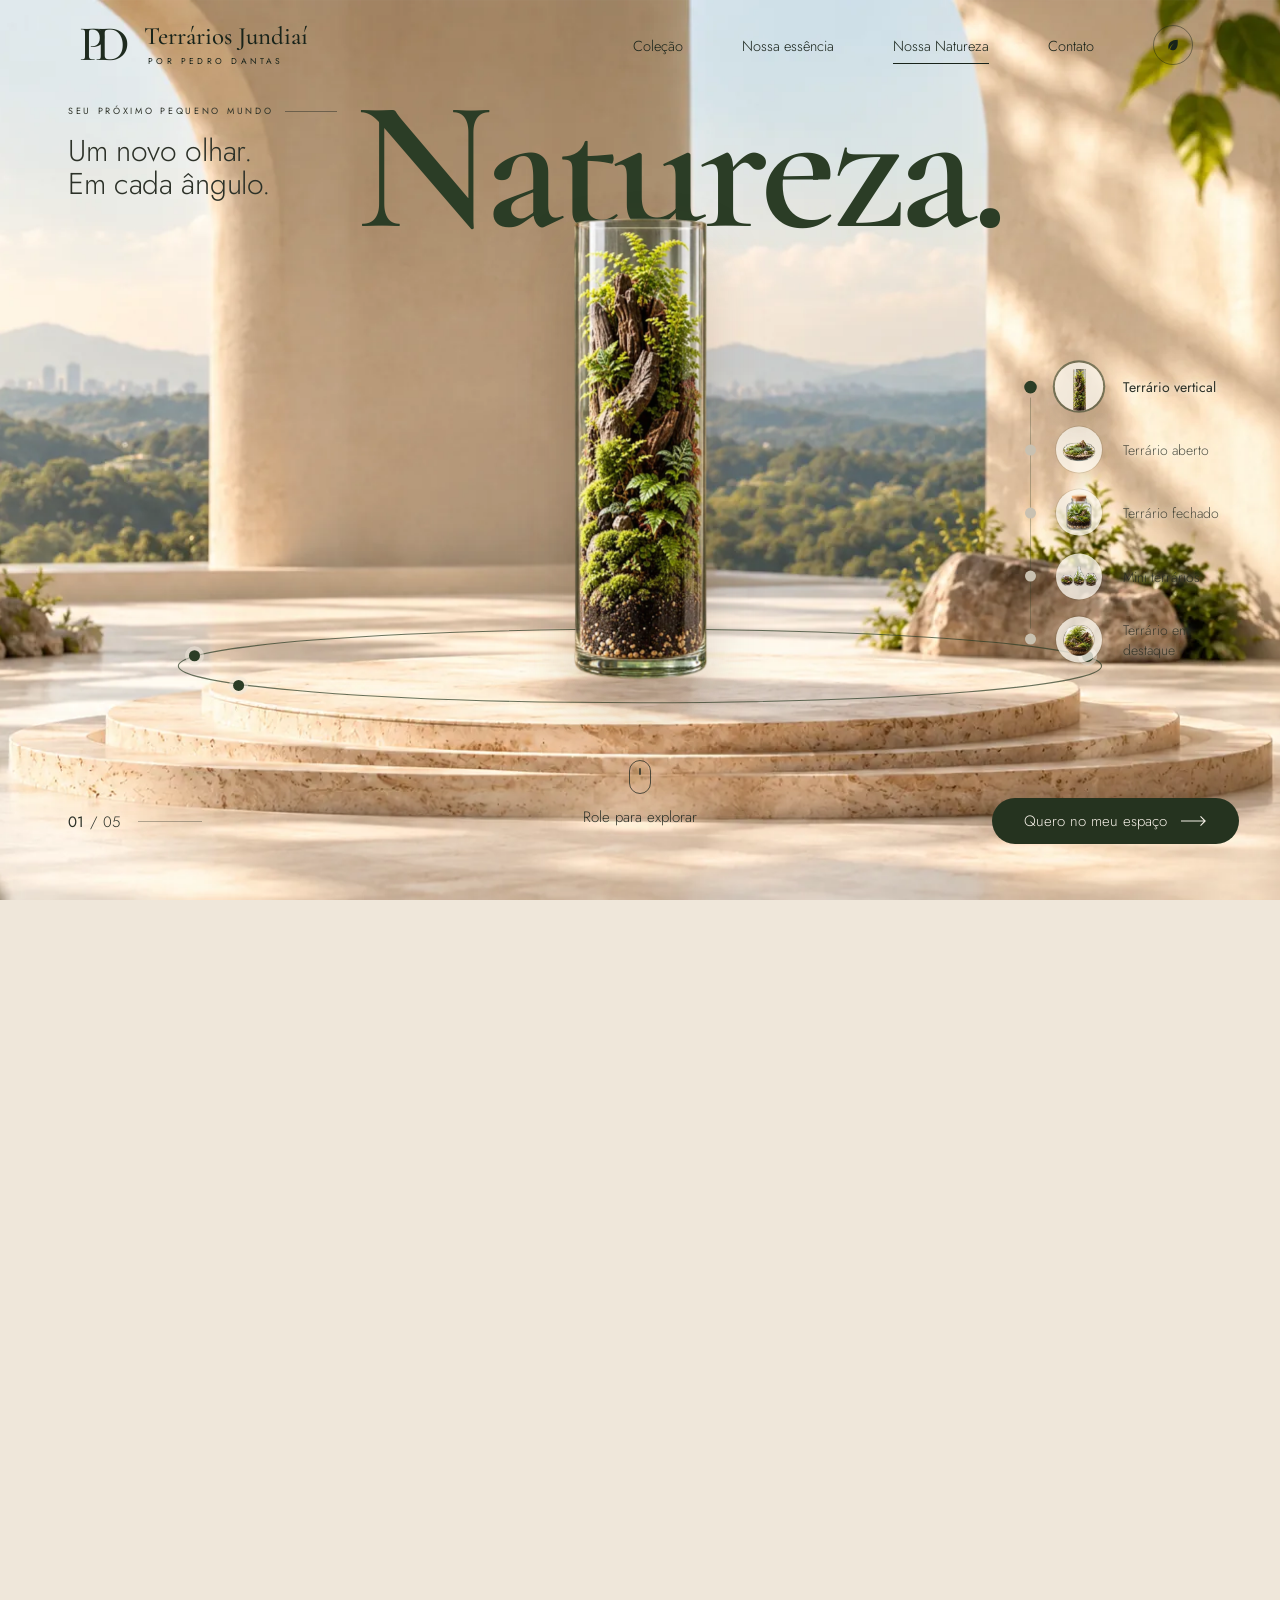
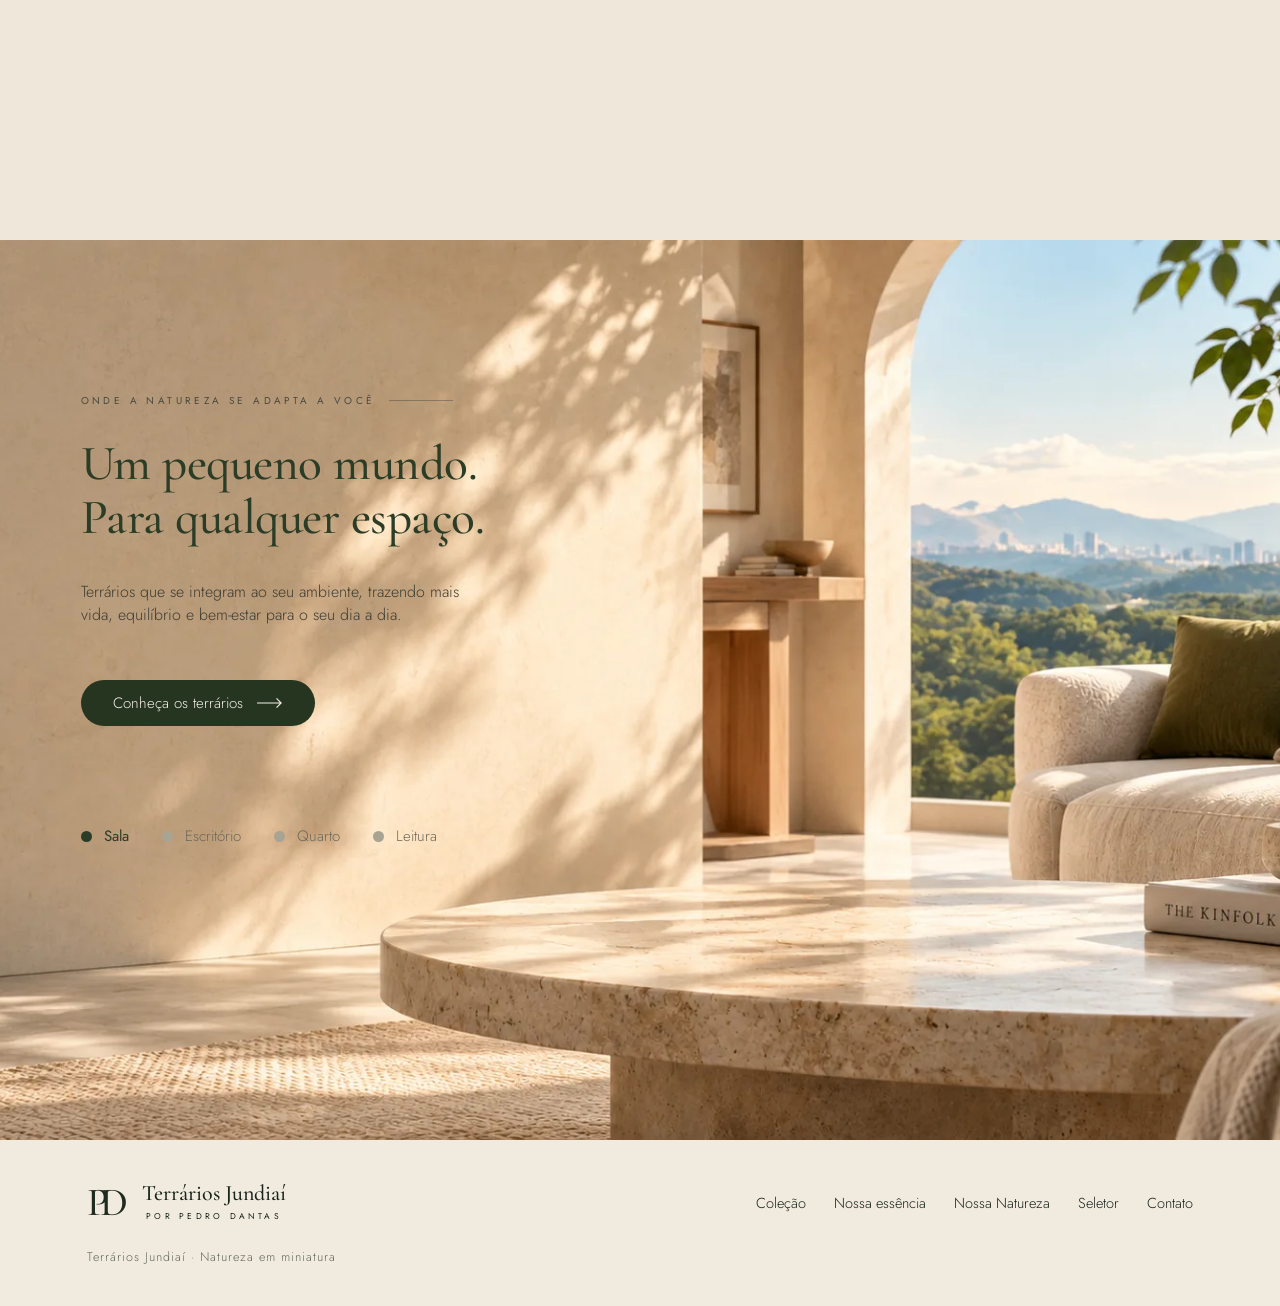
==== commit d990103d: "Prévia de compartilhamento, encomenda personalizada e otimização - Metadados (Open Graph/Twitter) ge" ====
--- a/nossa-natureza/index.html
+++ b/nossa-natureza/index.html
@@ -3,27 +3,37 @@
 <head>
   <meta charset="utf-8">
   <meta name="viewport" content="width=device-width, initial-scale=1">
-  <title>Nossa Natureza — Terrários Jundiaí</title>
-  <meta name="description" content="Terrários Jundiaí: um pequeno mundo para qualquer espaço.">
+  <!-- METADADOS:INICIO (gerado por ferramentas/aplicar-metadados.mjs a partir de js/config.js) -->
+  <title>Nossa Natureza | Terrários Jundiaí</title>
+  <meta name="description" content="Conheça nossos terrários e encontre um pequeno universo de natureza para o seu espaço.">
+  <meta property="og:type" content="website">
+  <meta property="og:locale" content="pt_BR">
+  <meta property="og:site_name" content="Terrários Jundiaí">
+  <meta property="og:title" content="Nossa Natureza | Terrários Jundiaí">
+  <meta property="og:description" content="Conheça nossos terrários e encontre um pequeno universo de natureza para o seu espaço.">
+  <meta name="twitter:card" content="summary_large_image">
+  <meta name="twitter:title" content="Nossa Natureza | Terrários Jundiaí">
+  <meta name="twitter:description" content="Conheça nossos terrários e encontre um pequeno universo de natureza para o seu espaço.">
+  <!-- PENDENTE: defina TJ_CONFIG.site.dominio e rode o script para publicar og:url, canonical e a imagem de compartilhamento (URLs absolutas). -->
+  <!-- METADADOS:FIM -->
+  <meta name="theme-color" content="#f1ebdf">
   <script>document.documentElement.classList.add("js")</script>
-  <link rel="icon" href="data:image/svg+xml,%3Csvg xmlns='http://www.w3.org/2000/svg' viewBox='0 0 24 24'%3E%3Cpath d='M19 4C10 4 5 8.5 5 15c0 1.6.4 3 1 4 1-4 4-7.5 8-9.5-3.2 2.4-5.5 5.6-6.4 9.3C8.6 19.6 9.8 20 11 20c6.5 0 9-6 8-16Z' fill='%231f2b1f'/%3E%3C/svg%3E">
+  <link rel="icon" href="../favicon.svg" type="image/svg+xml">
   <link rel="preconnect" href="https://fonts.googleapis.com">
   <link rel="preconnect" href="https://fonts.gstatic.com" crossorigin>
   <link href="https://fonts.googleapis.com/css2?family=Cormorant+Garamond:wght@500;600&family=Jost:wght@300;400&display=swap" rel="stylesheet">
-  <link rel="preload" as="image" href="../assets/fundo sessão 4.png">
-  <!-- Os cinco modelos da seção Natureza: pré-carregados para não haver vazios nas trocas -->
-  <link rel="preload" as="image" href="../assets/terrário vertical.png">
-  <link rel="preload" as="image" href="../assets/Terrário aberto.png">
-  <link rel="preload" as="image" href="../assets/Terrário fechado.png">
-  <link rel="preload" as="image" href="../assets/mini terrarios.png">
-  <link rel="preload" as="image" href="../assets/terrário sessão 4.png">
+  <!-- Primeira tela: fundo (CSS) e o primeiro modelo têm prioridade. Os
+       demais modelos carregam logo em seguida, em prioridade normal, e são
+       decodificados antes das trocas (js/natureza.js). -->
+  <link rel="preload" as="image" href="../assets/web/fundo-natureza.webp" type="image/webp" fetchpriority="high">
   <link rel="stylesheet" href="../css/styles.css">
 </head>
 <body class="page-natureza">
+  <a class="skip-link" href="#natureza">Pular para o conteúdo</a>
 
   <header class="site-header site-header--overlay">
     <!-- Identificação textual provisória: não há arquivo de logo na pasta assets -->
-    <a class="brand" href="../index.html" aria-label="Terrários Jundiaí — página inicial">
+    <a class="brand" href="../index.html" aria-label="Terrários Jundiaí por Pedro Dantas — página inicial">
       <span class="brand-mark" aria-hidden="true">PD</span>
       <span class="brand-text">
         <span class="brand-name">Terrários Jundiaí</span>
@@ -69,7 +79,7 @@
             </div>
           </div>
 
-          <h2 class="s4-title" id="natureza-title"><span class="s4-title-inner">Natureza.</span></h2>
+          <h1 class="s4-title" id="natureza-title"><span class="s4-title-inner">Natureza.</span></h1>
 
           <!-- Mesma geometria do fundo, sem recorte: o terrário pode atravessar a borda da seção. -->
           <div class="s4-scene s4-scene--fg">
@@ -82,11 +92,11 @@
                     <div class="s4-stack">
                       <!-- Ordem da apresentação. O último (a esfera) é o ÚNICO que segue
                            para a seção Espaços; não existe outra cópia dele. -->
-                      <img class="s4-model s4-model--vertical" src="../assets/terrário vertical.png" alt="Terrário vertical em cilindro de vidro com musgos, samambaias e tronco" width="1024" height="1536" fetchpriority="high" decoding="async">
-                      <img class="s4-model s4-model--aberto" src="../assets/Terrário aberto.png" alt="Terrário aberto em aquário baixo de vidro com suculentas e tronco" width="1536" height="1024" decoding="async">
-                      <img class="s4-model s4-model--fechado" src="../assets/Terrário fechado.png" alt="Terrário fechado em pote de vidro com tampa de cortiça" width="1145" height="1374" decoding="async">
-                      <img class="s4-model s4-model--mini" src="../assets/mini terrarios.png" alt="Conjunto de três mini terrários de vidro" width="1536" height="1024" decoding="async">
-                      <img class="s4-model s4-model--destaque s4-terrarium" src="../assets/terrário sessão 4.png" alt="Terrário esférico de vidro com samambaia, musgo, tronco e fitônia" width="1254" height="1254" decoding="async">
+                      <img class="s4-model s4-model--vertical" src="../assets/web/terrario-vertical-800.webp" srcset="../assets/web/terrario-vertical-480.webp 480w, ../assets/web/terrario-vertical-800.webp 800w, ../assets/web/terrario-vertical.webp 1024w" sizes="(max-width: 760px) 50vw, 24vw" alt="Terrário vertical em cilindro de vidro com musgos, samambaias e tronco" width="1024" height="1536" fetchpriority="high" decoding="async">
+                      <img class="s4-model s4-model--aberto" src="../assets/web/terrario-aberto-800.webp" srcset="../assets/web/terrario-aberto-480.webp 480w, ../assets/web/terrario-aberto-800.webp 800w, ../assets/web/terrario-aberto.webp 1536w" sizes="(max-width: 760px) 88vw, 40vw" alt="Terrário aberto em aquário baixo de vidro com suculentas e tronco" width="1536" height="1024" decoding="async">
+                      <img class="s4-model s4-model--fechado" src="../assets/web/terrario-fechado-800.webp" srcset="../assets/web/terrario-fechado-480.webp 480w, ../assets/web/terrario-fechado-800.webp 800w, ../assets/web/terrario-fechado.webp 1145w" sizes="(max-width: 760px) 61vw, 28vw" alt="Terrário fechado em pote de vidro com tampa de cortiça" width="1145" height="1374" decoding="async">
+                      <img class="s4-model s4-model--mini" src="../assets/web/mini-terrarios-800.webp" srcset="../assets/web/mini-terrarios-480.webp 480w, ../assets/web/mini-terrarios-800.webp 800w, ../assets/web/mini-terrarios.webp 1536w" sizes="(max-width: 760px) 90vw, 41vw" alt="Conjunto de três mini terrários de vidro" width="1536" height="1024" decoding="async">
+                      <img class="s4-model s4-model--destaque s4-terrarium" src="../assets/web/terrario-esfera-640.webp" srcset="../assets/web/terrario-esfera-640.webp 640w, ../assets/web/terrario-esfera.webp 1254w" sizes="(max-width: 760px) 84vw, 40vw" alt="Terrário esférico de vidro com samambaia, musgo, tronco e fitônia" width="1254" height="1254" decoding="async">
                     </div>
                   </div>
                   <!-- sombra de contato: só aparece quando o terrário pousa na mesa da seção seguinte -->
@@ -106,27 +116,27 @@
           <ol class="s4-steps" aria-label="Modelos de terrário">
             <li><button type="button" class="s4-step is-active" aria-current="step">
               <span class="s4-step-dot" aria-hidden="true"></span>
-              <span class="s4-step-thumb" aria-hidden="true"><img src="../assets/terrário vertical.png" alt="" decoding="async"></span>
+              <span class="s4-step-thumb" aria-hidden="true"><img src="../assets/web/terrario-vertical-128.webp" alt="" width="128" height="192" decoding="async"></span>
               <span class="s4-step-label">Terrário vertical</span>
             </button></li>
             <li><button type="button" class="s4-step">
               <span class="s4-step-dot" aria-hidden="true"></span>
-              <span class="s4-step-thumb" aria-hidden="true"><img src="../assets/Terrário aberto.png" alt="" decoding="async"></span>
+              <span class="s4-step-thumb" aria-hidden="true"><img src="../assets/web/terrario-aberto-128.webp" alt="" width="128" height="85" decoding="async"></span>
               <span class="s4-step-label">Terrário aberto</span>
             </button></li>
             <li><button type="button" class="s4-step">
               <span class="s4-step-dot" aria-hidden="true"></span>
-              <span class="s4-step-thumb" aria-hidden="true"><img src="../assets/Terrário fechado.png" alt="" decoding="async"></span>
+              <span class="s4-step-thumb" aria-hidden="true"><img src="../assets/web/terrario-fechado-128.webp" alt="" width="128" height="154" decoding="async"></span>
               <span class="s4-step-label">Terrário fechado</span>
             </button></li>
             <li><button type="button" class="s4-step">
               <span class="s4-step-dot" aria-hidden="true"></span>
-              <span class="s4-step-thumb" aria-hidden="true"><img src="../assets/mini terrarios.png" alt="" decoding="async"></span>
+              <span class="s4-step-thumb" aria-hidden="true"><img src="../assets/web/mini-terrarios-128.webp" alt="" width="128" height="85" decoding="async"></span>
               <span class="s4-step-label">Mini terrários</span>
             </button></li>
             <li><button type="button" class="s4-step">
               <span class="s4-step-dot" aria-hidden="true"></span>
-              <span class="s4-step-thumb" aria-hidden="true"><img src="../assets/terrário sessão 4.png" alt="" decoding="async"></span>
+              <span class="s4-step-thumb" aria-hidden="true"><img src="../assets/web/terrario-esfera-128.webp" alt="" width="128" height="128" decoding="async"></span>
               <span class="s4-step-label">Terrário em destaque</span>
             </button></li>
           </ol>
@@ -176,6 +186,26 @@
     </div>
   </main>
 
+  <footer class="site-footer">
+    <div class="footer-inner">
+      <a class="brand footer-brand" href="../index.html" aria-label="Terrários Jundiaí por Pedro Dantas — página inicial">
+        <span class="brand-mark" aria-hidden="true">PD</span>
+        <span class="brand-text">
+          <span class="brand-name">Terrários Jundiaí</span>
+          <span class="brand-sub">por Pedro Dantas</span>
+        </span>
+      </a>
+      <nav class="footer-nav" aria-label="Rodapé">
+        <a href="../index.html#colecao">Coleção</a>
+        <a href="../index.html#nossa-essencia">Nossa essência</a>
+        <a href="index.html" aria-current="page">Nossa Natureza</a>
+        <a href="../index.html#seletor">Seletor</a>
+        <a href="../index.html#contato">Contato</a>
+      </nav>
+      <p class="footer-copy">Terrários Jundiaí · Natureza em miniatura</p>
+    </div>
+  </footer>
+
   <script src="../js/natureza.js"></script>
 </body>
 </html>
--- a/css/styles.css
+++ b/css/styles.css
@@ -117,7 +117,7 @@
       rgba(239, 230, 215, .9) 0,
       rgba(239, 230, 215, .78) calc(var(--pad-x) + 30cqw),
       rgba(239, 230, 215, 0) calc(var(--bowl-x) - .3 * var(--img-h))),
-    url("../assets/fundo - hero.png");
+    url("../assets/web/fundo-hero.webp");
   background-repeat: no-repeat;
   background-size: 100% 100%, auto var(--img-h);
   background-position: 0 0, var(--bg-x) 50%;
@@ -429,10 +429,10 @@
   background-size: cover;
   background-repeat: no-repeat;
 }
-.card--vertical .card-bg { background-image: url("../assets/Fundo terrário vertical.png"); }
-.card--aberto   .card-bg { background-image: url("../assets/fundo terrário aberto.png"); }
-.card--fechado  .card-bg { background-image: url("../assets/fundo terrário fechado.png"); }
-.card--mini     .card-bg { background-image: url("../assets/fundo mini terrários.png"); }
+.card--vertical .card-bg { background-image: url("../assets/web/fundo-vertical.webp"); }
+.card--aberto   .card-bg { background-image: url("../assets/web/fundo-aberto.webp"); }
+.card--fechado  .card-bg { background-image: url("../assets/web/fundo-fechado.webp"); }
+.card--mini     .card-bg { background-image: url("../assets/web/fundo-mini.webp"); }
 
 /* Camada 3 — título e seta */
 .card-title {
@@ -480,7 +480,9 @@
 .card--vertical .product { --x: 66%; --b: 20.8%; --h: 70%; --ar: 1024 / 1536; }
 .card--aberto   .product { --x: 60%; --b: 19%;   --h: 72%; --ar: 1536 / 1024; }
 .card--fechado  .product { --x: 59%; --b: 21%;   --h: 72%; --ar: 1145 / 1374; }
-.card--mini     .product { --x: 58%; --b: 21%;   --h: 58%; }
+/* mini: PNG 3:2 com 11% de margem transparente embaixo; a base dos vasos
+   fica sobre o tampo da pedra (a 74% da altura do fundo) */
+.card--mini     .product { --x: 47%; --b: 19%;   --h: 42%; --ar: 1536 / 1024; }
 
 .product-enter,
 .product-float,
@@ -513,6 +515,7 @@
 .card--vertical .product-shadow { --shadow-w: 42%; bottom: 2%; }
 .card--aberto   .product-shadow { --shadow-w: 72%; bottom: 5%; }
 .card--fechado  .product-shadow { --shadow-w: 72%; bottom: 3%; }
+.card--mini     .product-shadow { --shadow-w: 86%; bottom: 10%; }
 
 /* ---- Estados da sequência da coleção -------------------------------- */
 .js .card-bg {
@@ -550,6 +553,11 @@
 .card.is-floating .product-shadow {
   animation: float-shadow var(--float-dur) ease-in-out infinite;
 }
+/* Fora da tela ou com a aba oculta: loops pausados (retomam do mesmo ponto) */
+.collection.is-offscreen .product-float,
+.collection.is-offscreen .product-shadow,
+.is-tab-hidden .card.is-floating .product-float,
+.is-tab-hidden .card.is-floating .product-shadow { animation-play-state: paused; }
 @keyframes float {
   0%, 100% { transform: translate3d(0, 0, 0); }
   50%      { transform: translate3d(0, calc(var(--float-amp) * -1), 0); }
@@ -848,7 +856,7 @@
   aspect-ratio: 1671 / 941;
   transform: translate(-50%, -50%);
 }
-.s4-scene--bg { background: url("../assets/fundo sessão 4.png") center / 100% 100% no-repeat; }
+.s4-scene--bg { background: url("../assets/web/fundo-natureza.webp") center / 100% 100% no-repeat; }
 .s4-scene--fg { z-index: 2; pointer-events: none; }
 
 /* ---- Anel orbital sobre o pódio ------------------------------------ */
@@ -880,6 +888,13 @@
   animation: s4-orbit 90s linear infinite;
 }
 @keyframes s4-orbit { to { --s4-spin: 360deg; } }
+/* Fora de vista ou com a aba oculta: flutuação, órbita e dica pausadas */
+.s4.is-paused .s4-float,
+.s4.is-paused .s4-orbit-dot,
+.s4.is-paused .s4-mouse::after,
+.s4.is-tab-hidden .s4-float,
+.s4.is-tab-hidden .s4-orbit-dot,
+.s4.is-tab-hidden .s4-mouse::after { animation-play-state: paused; }
 
 /* ---- Título gigante (atrás do terrário) ------------------------------ */
 .s4-title {
@@ -1190,7 +1205,7 @@
   width: max(100%, 100svh * 1.7757);
   aspect-ratio: 1671 / 941;
   transform: translate(-50%, -50%);
-  background: url("../assets/fundo seção 5.png") center / 100% 100% no-repeat;
+  background: url("../assets/web/fundo-espacos.webp") center / 100% 100% no-repeat;
 }
 .s5-spot {
   position: absolute;
@@ -1313,7 +1328,7 @@
     --bowl-c: 37cqw;
     --img-h: 100cqh;
   }
-  .hero-scene::before { background-image: url("../assets/fundo - hero.png"); background-size: auto var(--img-h); background-position: var(--bg-x) 50%; }
+  .hero-scene::before { background-image: url("../assets/web/fundo-hero.webp"); background-size: auto var(--img-h); background-position: var(--bg-x) 50%; }
   /* a borda superior da imagem se funde ao fundo, sem linha de corte */
   .hero-scene::before {
     -webkit-mask-image: linear-gradient(180deg, transparent 0, #000 16%);
@@ -1325,7 +1340,9 @@
   .brand-sub  { font-size: 7.5px; }
 
   .site-nav { gap: 16px; font-size: 13px; color: var(--green-900); }
-  .site-nav a { text-shadow: none; }
+  /* área de toque de 44px sem mudar o desenho do link */
+  .site-nav a { display: inline-flex; align-items: center; min-height: 44px; padding: 0; text-shadow: none; }
+  .site-nav a::after { bottom: 10px; }
   .nav-leaf { width: 34px; height: 34px; border-color: rgba(24, 35, 26, .5); }
 
   .hero-title { font-size: clamp(40px, 10.5vw, 72px); }
@@ -1429,8 +1446,8 @@
 }
 
 @media (max-width: 560px) {
-  :root { --hdr-h: 104px; }
-  .site-header { flex-wrap: wrap; row-gap: 14px; }
+  :root { --hdr-h: 106px; }
+  .site-header { flex-wrap: wrap; row-gap: 2px; }
   .site-nav { width: 100%; justify-content: space-between; gap: 8px; }
   .nav-leaf { display: none; }
 
@@ -1447,6 +1464,650 @@
   .card--aberto  { aspect-ratio: 3 / 2; }
   .card--fechado { aspect-ratio: 5 / 4; }
   .card-title { font-size: 26px; }
+}
+
+/* =========================================================
+   CARDS DA COLEÇÃO — abrem os detalhes do modelo
+   O clique vale para o card todo (JS); o botão do título dá o acesso
+   por teclado. Nada cobre o produto: o giro no hover continua igual.
+   ========================================================= */
+.card[data-modelo] { cursor: pointer; }
+.card-open {
+  display: block;
+  padding: 0;
+  border: 0;
+  background: none;
+  color: inherit;
+  font: inherit;
+  line-height: inherit;
+  text-align: left;
+  text-shadow: inherit;
+  cursor: pointer;
+}
+.card-open:focus-visible { outline: 2px solid currentColor; outline-offset: 8px; border-radius: 4px; }
+.card:hover .card-arrow { transform: translateX(5px); }
+.card-arrow { transition: transform .4s var(--ease-out); }
+
+/* Página travada enquanto uma janela está aberta (sem salto da barra de
+   rolagem). O body fixo (top definido pelo JS) também segura o Safari do iPhone. */
+html.is-locked { overflow: hidden; scroll-behavior: auto; }
+html.is-locked body {
+  position: fixed;
+  left: 0;
+  right: 0;
+  width: 100%;
+  padding-right: var(--scrollbar-gap, 0px);
+}
+
+.section-title {
+  font-family: var(--serif);
+  font-weight: 600;
+  font-size: clamp(34px, 3.6vw, 64px);
+  line-height: 1.05;
+  letter-spacing: -.015em;
+  color: var(--green-900);
+}
+
+/* =========================================================
+   SELETOR
+   ========================================================= */
+.quiz {
+  --grass: #388e3c;
+  background: var(--ivory);
+  padding: clamp(64px, 8vw, 128px) var(--pad-x);
+}
+.quiz-inner { max-width: 920px; margin: 0 auto; }
+.quiz-head { text-align: center; }
+.quiz-eyebrow { display: inline-flex; align-items: center; gap: 16px; color: var(--green-800); }
+.quiz-title {
+  margin-top: 16px;
+  font-family: var(--serif);
+  font-weight: 600;
+  font-size: clamp(36px, 4vw, 72px);
+  line-height: 1.02;
+  letter-spacing: -.015em;
+}
+
+/* Altura mínima reservada: trocar de pergunta não empurra a página */
+.quiz-body { margin-top: clamp(32px, 4vw, 56px); min-height: 470px; }
+.quiz-body.is-in > * { animation: quiz-in 450ms var(--ease-out); }
+.quiz-body.is-resizing { overflow: hidden; transition: height 450ms var(--ease-out); }
+@keyframes quiz-in {
+  from { opacity: 0; transform: translate3d(0, 12px, 0); }
+  to   { opacity: 1; transform: none; }
+}
+.quiz-note { text-align: center; }
+
+.quiz-progress { display: flex; align-items: center; gap: 18px; font-size: 13px; font-weight: 400; letter-spacing: .12em; color: var(--green-800); }
+.quiz-count { white-space: nowrap; }
+.quiz-bar { position: relative; flex: 1; height: 2px; background: rgba(31, 43, 31, .12); border-radius: 2px; overflow: hidden; }
+.quiz-bar i { position: absolute; inset: 0; background: var(--grass); transform-origin: left; transform: scaleX(var(--p, 0)); transition: transform .5s var(--ease-out); }
+
+.quiz-step { margin: 26px 0 0; padding: 0; border: 0; min-width: 0; }
+.quiz-question {
+  padding: 0;
+  font-family: var(--serif);
+  font-weight: 500;
+  font-size: clamp(26px, 2.4vw, 40px);
+  line-height: 1.15;
+  color: var(--green-900);
+}
+.quiz-question:focus { outline: none; }
+.quiz-options {
+  display: grid;
+  grid-template-columns: repeat(2, minmax(0, 1fr));
+  gap: 14px;
+  margin-top: 26px;
+}
+.quiz-option {
+  position: relative;
+  display: flex;
+  align-items: center;
+  gap: 16px;
+  min-height: 68px;
+  padding: 16px 22px;
+  border: 1px solid rgba(31, 43, 31, .2);
+  border-radius: 16px;
+  background: #fff;
+  font-size: 17px;
+  font-weight: 400;
+  color: var(--green-900);
+  cursor: pointer;
+  transition: border-color .3s ease, background-color .3s ease, box-shadow .3s ease;
+}
+.quiz-option:hover { border-color: rgba(56, 142, 60, .6); }
+.quiz-radio { position: absolute; opacity: 0; width: 1px; height: 1px; }
+.quiz-option-mark {
+  flex: none;
+  width: 20px;
+  height: 20px;
+  border: 1.5px solid rgba(31, 43, 31, .45);
+  border-radius: 50%;
+  transition: border-color .3s ease, box-shadow .3s ease;
+}
+.quiz-option:has(.quiz-radio:checked) {
+  border-color: var(--grass);
+  background: #f3f8f1;
+  box-shadow: 0 0 0 1px var(--grass);
+}
+.quiz-option:has(.quiz-radio:checked) .quiz-option-mark {
+  border-color: var(--grass);
+  box-shadow: inset 0 0 0 4px #fff, inset 0 0 0 10px var(--grass);
+}
+.quiz-option:has(.quiz-radio:focus-visible) { outline: 2px solid var(--green-800); outline-offset: 3px; }
+
+.quiz-nav { display: flex; align-items: center; justify-content: space-between; gap: 16px; margin-top: 30px; }
+.quiz-next { margin-top: 0; }
+.quiz-next:disabled { opacity: .4; cursor: not-allowed; }
+.quiz-next:disabled:hover { background: var(--green-800); }
+.quiz-next:disabled:hover .arrow { transform: none; }
+.quiz-back,
+.quiz-link {
+  display: inline-flex;
+  align-items: center;
+  gap: 10px;
+  min-height: 44px;
+  padding: 0 4px;
+  border: 0;
+  background: none;
+  font: inherit;
+  font-size: 15px;
+  font-weight: 400;
+  color: var(--green-800);
+  cursor: pointer;
+}
+.quiz-back .arrow { width: 24px; height: 12px; }
+.quiz-back:disabled { opacity: .3; cursor: default; }
+.quiz-link { text-decoration: underline; text-underline-offset: 5px; text-decoration-thickness: 1px; }
+.quiz-back:focus-visible,
+.quiz-link:focus-visible { outline: 2px solid var(--green-800); outline-offset: 3px; border-radius: 4px; }
+
+/* Resultado */
+.quiz-result {
+  display: grid;
+  grid-template-columns: minmax(0, 5fr) minmax(0, 6fr);
+  align-items: center;
+  gap: clamp(24px, 4vw, 64px);
+}
+.quiz-result-media {
+  margin: 0;
+  display: grid;
+  place-items: center;
+  aspect-ratio: 1;
+  border-radius: 50%;
+  background: radial-gradient(closest-side, #fff, rgba(255, 255, 255, 0));
+}
+.quiz-result-media img { width: 86%; height: 86%; object-fit: contain; filter: drop-shadow(0 18px 18px rgba(40, 30, 15, .18)); }
+.quiz-result-eyebrow { color: var(--grass); }
+.quiz-result-title {
+  margin-top: 12px;
+  font-family: var(--serif);
+  font-weight: 600;
+  font-size: clamp(34px, 3.4vw, 58px);
+  line-height: 1.02;
+}
+.quiz-result-title:focus { outline: none; }
+.quiz-result-why { margin-top: 18px; font-size: 17px; line-height: 1.55; font-weight: 400; }
+.quiz-result-note { margin-top: 14px; font-size: 14px; line-height: 1.55; color: rgba(24, 35, 26, .72); }
+.quiz-result-actions { display: flex; flex-wrap: wrap; align-items: center; gap: 12px 22px; margin-top: 26px; }
+.quiz-result-actions .btn { margin-top: 0; }
+
+/* Contato ainda não configurado */
+.wa-soon {
+  display: inline-flex;
+  align-items: center;
+  gap: 10px;
+  min-height: 44px;
+  padding: 8px 18px;
+  border: 1px dashed rgba(56, 142, 60, .6);
+  border-radius: 999px;
+  font-size: 14px;
+  font-weight: 400;
+  color: #2f6b33;
+}
+.wa-btn { margin-top: 0; }
+
+/* =========================================================
+   GALERIA (só com fotos reais)
+   ========================================================= */
+.gallery { background: #fff; padding: clamp(64px, 8vw, 128px) var(--pad-x); }
+.gallery-inner { max-width: 1280px; margin: 0 auto; }
+.gallery-grid {
+  display: grid;
+  grid-template-columns: repeat(3, minmax(0, 1fr));
+  gap: clamp(12px, 1.6vw, 24px);
+  margin: clamp(28px, 3vw, 48px) 0 0;
+  padding: 0;
+  list-style: none;
+}
+.gallery-figure { margin: 0; }
+.gallery-item {
+  display: block;
+  width: 100%;
+  padding: 0;
+  border: 0;
+  border-radius: 14px;
+  overflow: hidden;
+  background: #efe8dc;
+  aspect-ratio: 4 / 5;
+  cursor: zoom-in;
+}
+.gallery-item img { width: 100%; height: 100%; object-fit: cover; transition: transform .8s var(--ease-out); }
+.gallery-item:hover img { transform: scale(1.03); }
+.gallery-item:focus-visible { outline: 2px solid var(--green-800); outline-offset: 3px; }
+.gallery-caption { margin-top: 10px; font-size: 14px; color: var(--green-800); }
+
+/* =========================================================
+   PERGUNTAS FREQUENTES (só itens aprovados)
+   ========================================================= */
+.faq { background: var(--ivory); padding: clamp(64px, 8vw, 128px) var(--pad-x); }
+.faq-inner { max-width: 860px; margin: 0 auto; }
+.faq-list { margin-top: clamp(24px, 3vw, 44px); border-top: 1px solid rgba(31, 43, 31, .16); }
+.faq-item { border-bottom: 1px solid rgba(31, 43, 31, .16); }
+.faq-h { margin: 0; font: inherit; }
+.faq-q {
+  display: flex;
+  align-items: center;
+  justify-content: space-between;
+  gap: 24px;
+  width: 100%;
+  min-height: 64px;
+  padding: 18px 4px;
+  border: 0;
+  background: none;
+  font-family: var(--serif);
+  font-weight: 500;
+  font-size: clamp(20px, 1.7vw, 26px);
+  line-height: 1.25;
+  text-align: left;
+  color: var(--green-900);
+  cursor: pointer;
+}
+.faq-q:focus-visible { outline: 2px solid var(--green-800); outline-offset: 2px; border-radius: 4px; }
+.faq-icon { position: relative; flex: none; width: 14px; height: 14px; }
+.faq-icon::before,
+.faq-icon::after {
+  content: "";
+  position: absolute;
+  left: 0;
+  top: 50%;
+  width: 100%;
+  height: 1.5px;
+  background: currentColor;
+  transition: transform .35s var(--ease-out);
+}
+.faq-icon::after { transform: rotate(90deg); }
+.faq-q[aria-expanded="true"] .faq-icon::after { transform: rotate(0deg); }
+.faq-a {
+  display: grid;
+  grid-template-rows: 0fr;
+  visibility: hidden;
+  transition: grid-template-rows .4s var(--ease-out), visibility 0s .4s;
+}
+.faq-a.is-open { grid-template-rows: 1fr; visibility: visible; transition: grid-template-rows .4s var(--ease-out); }
+.faq-a-inner { overflow: hidden; }
+.faq-a p { padding: 0 4px 22px; max-width: 62ch; font-size: 17px; line-height: 1.6; font-weight: 400; color: #33412f; }
+
+/* =========================================================
+   CONTATO E RODAPÉ
+   ========================================================= */
+.contact {
+  background: var(--green-800);
+  color: var(--ivory);
+  padding: clamp(72px, 9vw, 140px) var(--pad-x);
+  text-align: center;
+}
+.contact-inner { max-width: 760px; margin: 0 auto; }
+.contact-eyebrow { display: inline-flex; align-items: center; gap: 16px; color: rgba(241, 235, 223, .8); }
+.contact-title {
+  margin-top: 18px;
+  font-family: var(--serif);
+  font-weight: 600;
+  font-size: clamp(38px, 4.4vw, 80px);
+  line-height: 1.02;
+  letter-spacing: -.015em;
+}
+.contact-lead { margin-top: 18px; font-size: clamp(16px, 1.2vw, 19px); line-height: 1.55; color: rgba(241, 235, 223, .85); }
+.contact-cta { margin-top: 30px; }
+.contact .btn { background: var(--ivory); color: var(--green-900); }
+.contact .btn:hover { background: #fff; }
+.contact .btn:focus-visible { outline-color: var(--ivory); }
+.contact .wa-soon { border-color: rgba(241, 235, 223, .45); color: rgba(241, 235, 223, .9); }
+
+.contact-alt {
+  display: inline-flex;
+  align-items: center;
+  min-height: 44px;
+  padding: 0 4px;
+  font-size: 15px;
+  color: rgba(241, 235, 223, .9);
+  text-underline-offset: 5px;
+  text-decoration-thickness: 1px;
+}
+.contact-alt:hover { color: #fff; }
+.contact-alt:focus-visible { outline: 2px solid var(--ivory); outline-offset: 3px; border-radius: 4px; }
+.contact-cta[hidden] { display: none; }
+
+/* ---- Encomenda personalizada ------------------------------------- */
+.contact-order { margin-top: clamp(30px, 3.4vw, 48px); }
+.order {
+  padding: clamp(24px, 3.4vw, 44px);
+  border-radius: 22px;
+  background: var(--ivory);
+  color: var(--green-900);
+  text-align: left;
+}
+.order-title {
+  font-family: var(--serif);
+  font-weight: 600;
+  font-size: clamp(28px, 2.4vw, 38px);
+  line-height: 1.05;
+}
+.order-title:focus { outline: none; }
+.order-intro { margin-top: 8px; font-size: 16px; line-height: 1.5; font-weight: 400; color: #33412f; }
+.order-group { margin: 22px 0 0; padding: 0; border: 0; min-width: 0; }
+.order-label {
+  display: block;
+  padding: 0;
+  font-size: 12px;
+  font-weight: 400;
+  letter-spacing: .2em;
+  text-transform: uppercase;
+  color: var(--green-800);
+}
+.order-optional { letter-spacing: .06em; text-transform: none; color: rgba(24, 35, 26, .68); }
+.order-hint { margin-top: 6px; font-size: 14px; line-height: 1.45; color: rgba(24, 35, 26, .72); }
+.order-chips { display: flex; flex-wrap: wrap; gap: 8px; margin-top: 10px; }
+.order-chip { position: relative; }
+.order-chip input { position: absolute; opacity: 0; width: 1px; height: 1px; }
+.order-chip label {
+  display: inline-flex;
+  align-items: center;
+  min-height: 44px;
+  padding: 8px 18px;
+  border: 1px solid rgba(31, 43, 31, .24);
+  border-radius: 999px;
+  background: #fff;
+  font-size: 15px;
+  font-weight: 400;
+  line-height: 1.2;
+  cursor: pointer;
+  transition: border-color .25s ease, background-color .25s ease, color .25s ease;
+}
+.order-chip label:hover { border-color: rgba(56, 142, 60, .7); }
+.order-chip input:checked + label { border-color: var(--green-800); background: var(--green-800); color: var(--cream-text); }
+.order-chip input:focus-visible + label { outline: 2px solid var(--green-800); outline-offset: 3px; }
+.order-group.is-invalid .order-chip label { border-color: #a4452a; }
+.order-error { margin-top: 8px; font-size: 14px; font-weight: 400; color: #9a3d22; }
+.order-row { display: grid; grid-template-columns: 1fr 1fr; align-items: end; gap: 0 20px; }
+.order-field { margin-top: 22px; min-width: 0; }
+.order-input {
+  display: block;
+  width: 100%;
+  min-height: 48px;
+  margin-top: 10px;
+  padding: 10px 14px;
+  border: 1px solid rgba(31, 43, 31, .28);
+  border-radius: 12px;
+  background: #fff;
+  color: var(--green-900);
+  font: inherit;
+  font-size: 16px; /* 16px evita o zoom automático do Safari no foco */
+  font-weight: 400;
+}
+.order-input::placeholder { color: rgba(24, 35, 26, .5); }
+.order-input:focus-visible { outline: 2px solid var(--green-800); outline-offset: 1px; border-color: var(--green-800); }
+.order-textarea { min-height: 96px; resize: vertical; line-height: 1.5; }
+.order-actions { display: flex; flex-wrap: wrap; align-items: center; gap: 12px 18px; margin-top: 26px; }
+.order-submit {
+  margin-top: 0;
+  height: auto;
+  min-height: clamp(48px, 3.35vw, 58px);
+  padding-block: 10px;
+  border: 0;
+  cursor: pointer;
+  font-family: inherit;
+  line-height: 1.25;
+  text-align: left;
+}
+.contact .order-submit { background: var(--green-800); color: var(--cream-text); }
+.contact .order-submit:hover { background: var(--green-700); }
+.contact .order-submit:focus-visible { outline-color: var(--green-800); }
+.order-submit:disabled { opacity: .45; cursor: not-allowed; }
+.order-submit:disabled:hover { background: var(--green-800); }
+.order-submit:disabled .arrow { transform: none; }
+.contact .order .wa-soon { border-color: rgba(56, 142, 60, .6); color: #2f6b33; }
+.order-note { margin-top: 14px; font-size: 14px; line-height: 1.5; color: rgba(24, 35, 26, .75); }
+
+/* ---- Atendimento (compacto) -------------------------------------- */
+.contact-info { margin-top: clamp(28px, 3vw, 44px); }
+.contact-info[hidden] { display: none; }
+.contact-info-title { color: rgba(241, 235, 223, .8); }
+.contact-info-list {
+  display: flex;
+  flex-wrap: wrap;
+  justify-content: center;
+  gap: 14px 40px;
+  margin: 14px 0 0;
+}
+.contact-info-item { min-width: 0; }
+.contact-info-item dt { font-size: 11px; letter-spacing: .2em; text-transform: uppercase; color: rgba(241, 235, 223, .7); }
+.contact-info-item dd { margin: 4px 0 0; font-size: 16px; line-height: 1.45; color: var(--ivory); }
+.contact-info-link { color: var(--ivory); text-underline-offset: 4px; }
+.contact-info-link:focus-visible { outline: 2px solid var(--ivory); outline-offset: 3px; border-radius: 3px; }
+
+/* ---- Depoimentos (só reais e aprovados) --------------------------- */
+.reviews { background: #fff; padding: clamp(64px, 8vw, 128px) var(--pad-x); }
+.reviews-inner { max-width: 1180px; margin: 0 auto; }
+.reviews-list {
+  display: grid;
+  grid-template-columns: repeat(auto-fit, minmax(min(100%, 300px), 1fr));
+  gap: clamp(16px, 2vw, 28px);
+  margin: clamp(28px, 3vw, 48px) 0 0;
+  padding: 0;
+  list-style: none;
+}
+.review-figure { margin: 0; height: 100%; padding: 26px 26px 22px; border-radius: 18px; background: var(--ivory); }
+.review-text { margin: 0; }
+.review-text p { font-family: var(--serif); font-weight: 500; font-size: 21px; line-height: 1.4; }
+.review-author { display: flex; align-items: center; gap: 12px; margin-top: 18px; font-size: 14px; font-weight: 400; letter-spacing: .06em; color: var(--green-800); }
+.review-photo { width: 44px; height: 44px; border-radius: 50%; object-fit: cover; }
+
+/* ---- Pular para o conteúdo (visível só no foco) -------------------- */
+.skip-link {
+  position: fixed;
+  left: 12px;
+  top: 12px;
+  z-index: 50;
+  padding: 12px 18px;
+  border-radius: 999px;
+  background: var(--green-800);
+  color: var(--cream-text);
+  font-size: 15px;
+  text-decoration: none;
+  transform: translateY(-160%);
+  transition: transform .2s ease;
+}
+.skip-link:focus { transform: none; outline: 2px solid var(--ivory); outline-offset: 2px; }
+
+.site-footer { background: var(--ivory); padding: 40px var(--pad-x) calc(40px + env(safe-area-inset-bottom, 0px)); }
+.footer-inner {
+  display: flex;
+  flex-wrap: wrap;
+  align-items: center;
+  justify-content: space-between;
+  gap: 24px 40px;
+  max-width: 1280px;
+  margin: 0 auto;
+}
+.footer-brand .brand-mark { font-size: 40px; }
+.footer-brand .brand-name { font-size: 22px; }
+.footer-nav { display: flex; flex-wrap: wrap; gap: 8px 28px; font-size: 14.5px; }
+.footer-nav a { display: inline-flex; align-items: center; min-height: 44px; text-decoration: none; }
+.footer-nav a:hover { text-decoration: underline; text-underline-offset: 5px; }
+.footer-nav a:focus-visible { outline: 2px solid var(--green-800); outline-offset: 3px; }
+.footer-copy { width: 100%; font-size: 12.5px; letter-spacing: .08em; color: rgba(24, 35, 26, .65); }
+
+/* =========================================================
+   JANELAS: detalhes do modelo e foto ampliada
+   ========================================================= */
+.modal,
+.lightbox {
+  padding: 0;
+  border: 0;
+  max-width: none;
+  max-height: none;
+  background: transparent;
+  color: var(--green-900);
+  overflow: visible;
+}
+.modal::backdrop,
+.lightbox::backdrop { background: rgba(16, 24, 16, .58); }
+
+.modal { width: min(980px, 100vw - 32px); }
+.modal-box {
+  position: relative;
+  max-height: calc(100dvh - 32px);
+  overflow-y: auto;
+  overscroll-behavior: contain;
+  border-radius: 22px;
+  background: var(--ivory);
+  box-shadow: 0 30px 80px rgba(10, 16, 10, .35);
+}
+.modal[open] .modal-box,
+.lightbox[open] .lightbox-box { animation: modal-in 380ms var(--ease-out); }
+@keyframes modal-in {
+  from { opacity: 0; transform: translate3d(0, 18px, 0) scale(.985); }
+  to   { opacity: 1; transform: none; }
+}
+.modal-close {
+  position: sticky;
+  top: 12px;
+  z-index: 2;
+  display: grid;
+  place-items: center;
+  width: 46px;
+  height: 46px;
+  margin: 12px 12px -58px auto;
+  border: 0;
+  border-radius: 50%;
+  background: rgba(255, 255, 255, .92);
+  color: var(--green-900);
+  box-shadow: 0 2px 10px rgba(20, 30, 20, .12);
+  cursor: pointer;
+}
+.modal-close:hover { background: #fff; }
+.modal-close:focus-visible { outline: 2px solid var(--green-800); outline-offset: 2px; }
+
+.modal-grid {
+  display: grid;
+  grid-template-columns: minmax(0, 1fr) minmax(0, 1fr);
+  gap: clamp(24px, 3vw, 48px);
+  padding: clamp(24px, 3.4vw, 52px);
+}
+.modal-photo {
+  display: grid;
+  place-items: center;
+  aspect-ratio: 1;
+  border-radius: 18px;
+  background: radial-gradient(closest-side, #fff 30%, #f6f1e7);
+}
+.modal-img { width: 84%; height: 84%; object-fit: contain; filter: drop-shadow(0 18px 18px rgba(40, 30, 15, .16)); }
+.modal-thumbs { display: flex; gap: 10px; margin-top: 12px; }
+.modal-thumb { width: 64px; height: 64px; padding: 6px; border: 1px solid rgba(31, 43, 31, .2); border-radius: 12px; background: #fff; cursor: pointer; }
+.modal-thumb[aria-pressed="true"] { border-color: #388e3c; box-shadow: 0 0 0 1px #388e3c; }
+.modal-thumb img { width: 100%; height: 100%; object-fit: contain; }
+.modal-info { align-self: center; }
+.modal-eyebrow { color: #388e3c; }
+.modal-title {
+  margin-top: 10px;
+  font-family: var(--serif);
+  font-weight: 600;
+  font-size: clamp(34px, 3.2vw, 52px);
+  line-height: 1.02;
+}
+.modal-desc { margin-top: 16px; font-size: 17px; line-height: 1.55; font-weight: 400; }
+.modal-facts { margin: 22px 0 0; }
+.modal-fact { padding: 14px 0; border-top: 1px solid rgba(31, 43, 31, .14); }
+.modal-fact dt { font-size: 11px; font-weight: 400; letter-spacing: .24em; text-transform: uppercase; color: rgba(24, 35, 26, .7); }
+.modal-fact dd { margin: 6px 0 0; font-size: 15.5px; line-height: 1.5; }
+.modal-fact dd.is-pending { color: rgba(24, 35, 26, .78); font-style: italic; }
+.modal-cta { margin-top: 20px; }
+
+.lightbox { width: min(1100px, 100vw - 24px); }
+.lightbox-box {
+  position: relative;
+  max-height: calc(100dvh - 24px);
+  overflow-y: auto;
+  border-radius: 18px;
+  background: #111811;
+  color: var(--ivory);
+}
+.lightbox-close { margin-bottom: -58px; }
+.lightbox-figure { margin: 0; padding: 16px 16px 0; }
+.lightbox-img { display: block; width: 100%; height: auto; max-height: calc(100dvh - 150px); object-fit: contain; border-radius: 10px; }
+.lightbox-caption { margin-top: 10px; font-size: 14px; text-align: center; color: rgba(241, 235, 223, .85); }
+.lightbox-bar { display: flex; align-items: center; justify-content: center; gap: 18px; padding: 12px 16px 16px; }
+.lightbox-count { min-width: 5em; text-align: center; font-size: 14px; }
+.lightbox-nav {
+  width: 46px;
+  height: 46px;
+  border: 1px solid rgba(241, 235, 223, .4);
+  border-radius: 50%;
+  background: none;
+  color: var(--ivory);
+  font-size: 26px;
+  line-height: 1;
+  cursor: pointer;
+}
+.lightbox-nav:focus-visible { outline: 2px solid var(--ivory); outline-offset: 2px; }
+
+/* =========================================================
+   WHATSAPP FLUTUANTE (só com número configurado)
+   ========================================================= */
+.wa-float {
+  position: fixed;
+  right: max(16px, env(safe-area-inset-right, 0px));
+  bottom: calc(16px + env(safe-area-inset-bottom, 0px));
+  z-index: 20;
+  display: grid;
+  place-items: center;
+  width: 54px;
+  height: 54px;
+  border-radius: 50%;
+  background: var(--green-800);
+  color: var(--ivory);
+  box-shadow: 0 8px 24px rgba(16, 24, 16, .28);
+  transition: transform .3s var(--ease-out), background-color .3s ease;
+}
+.wa-float[hidden] { display: none; }
+.wa-float:hover { background: #388e3c; transform: translateY(-2px); }
+.wa-float:focus-visible { outline: 2px solid var(--green-800); outline-offset: 3px; }
+body.has-dialog .wa-float { display: none; }
+body.wa-float-off .wa-float { opacity: 0; visibility: hidden; transform: translateY(8px); }
+.wa-float { transition: transform .3s var(--ease-out), background-color .3s ease, opacity .3s ease, visibility .3s; }
+
+@media (max-width: 1100px) {
+  .gallery-grid { grid-template-columns: repeat(2, minmax(0, 1fr)); }
+}
+@media (max-width: 760px) {
+  .quiz-body { min-height: 560px; }
+  .quiz-options { grid-template-columns: 1fr; gap: 10px; }
+  .quiz-option { min-height: 58px; padding: 14px 18px; font-size: 16px; }
+  .quiz-result { grid-template-columns: 1fr; text-align: left; }
+  .quiz-result-media { width: min(210px, 56vw); margin: 0 auto; }
+  .quiz-result-why { font-size: 16px; }
+  .modal { width: calc(100vw - 20px); }
+  .modal-box { max-height: calc(100dvh - 20px); border-radius: 18px; }
+  .modal-grid { grid-template-columns: 1fr; padding: 20px 20px 26px; gap: 18px; }
+  .modal-photo { width: min(100%, 360px); margin: 0 auto; }
+  .gallery-grid { grid-template-columns: 1fr; }
+  .footer-inner { flex-direction: column; align-items: flex-start; }
+  .order-row { grid-template-columns: 1fr; }
+  .order-chip label { padding: 8px 15px; }
+  .order-submit { width: 100%; justify-content: space-between; padding-inline: 24px; }
+  .contact-info-list { justify-content: flex-start; text-align: left; flex-direction: column; gap: 12px; }
+  .contact-info { text-align: left; }
 }
 
 /* =========================================================
@@ -1498,4 +2159,14 @@
   .s4-frame { position: relative; }
   .s4-hint { display: none; }
   .essence-media:hover .essence-photo { transform: none; }
-}
+  .quiz-body.is-in > *,
+  .modal[open] .modal-box,
+  .lightbox[open] .lightbox-box { animation: none; }
+  .quiz-bar i,
+  .faq-a,
+  .faq-a.is-open,
+  .faq-icon::before,
+  .faq-icon::after,
+  .card-arrow,
+  .gallery-item img { transition: none; }
+}
